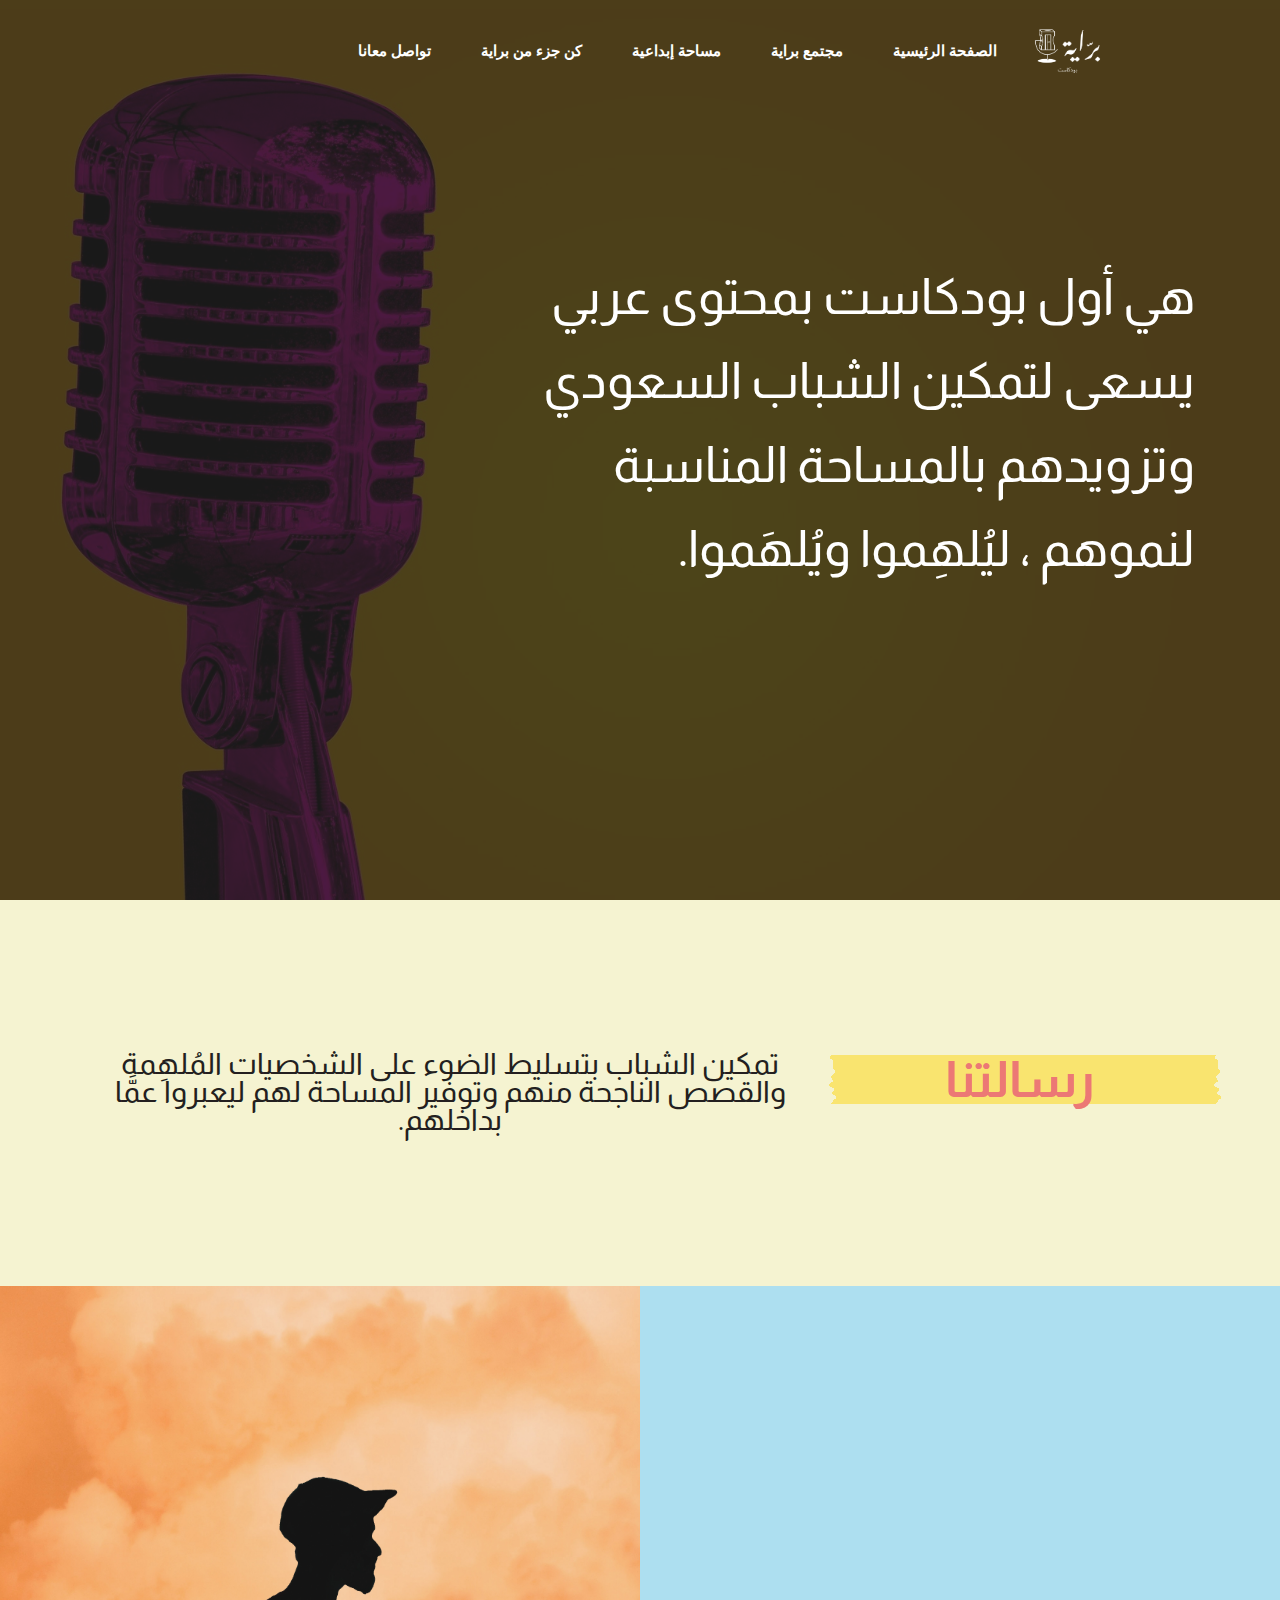
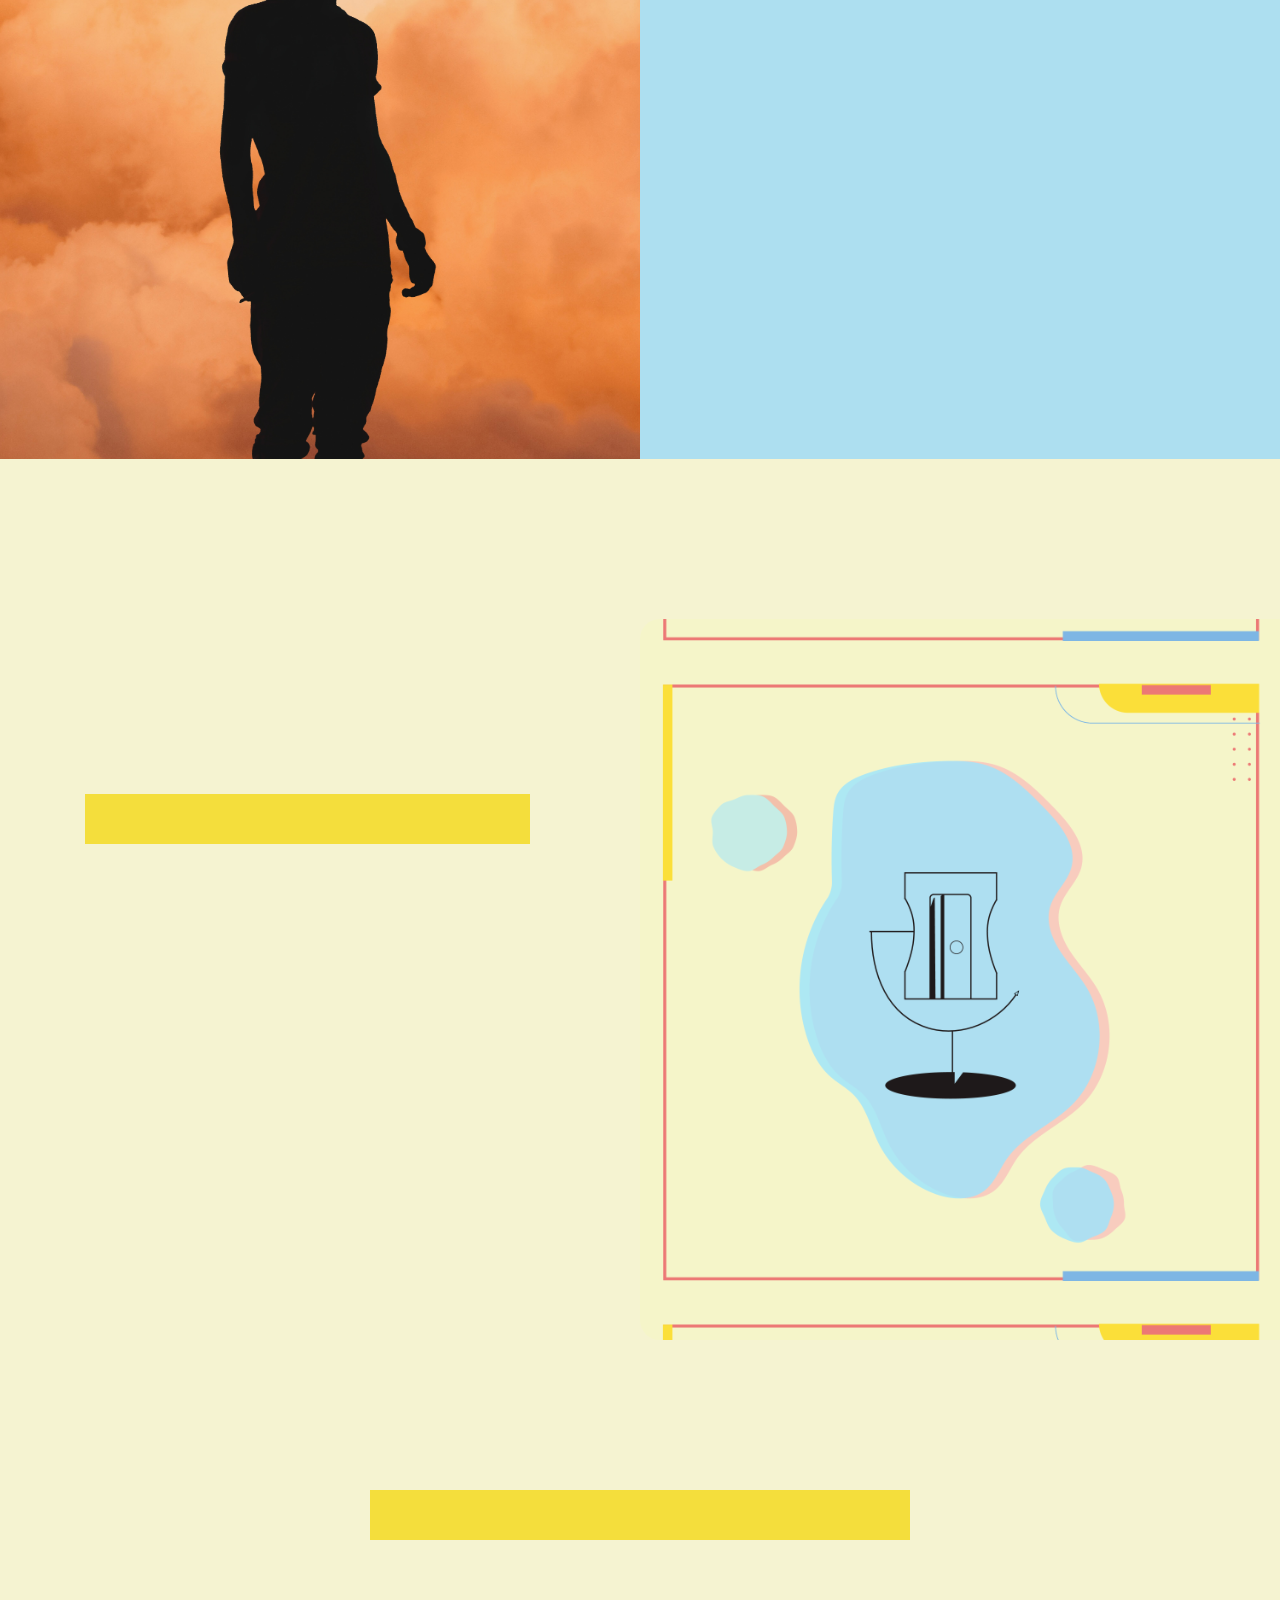
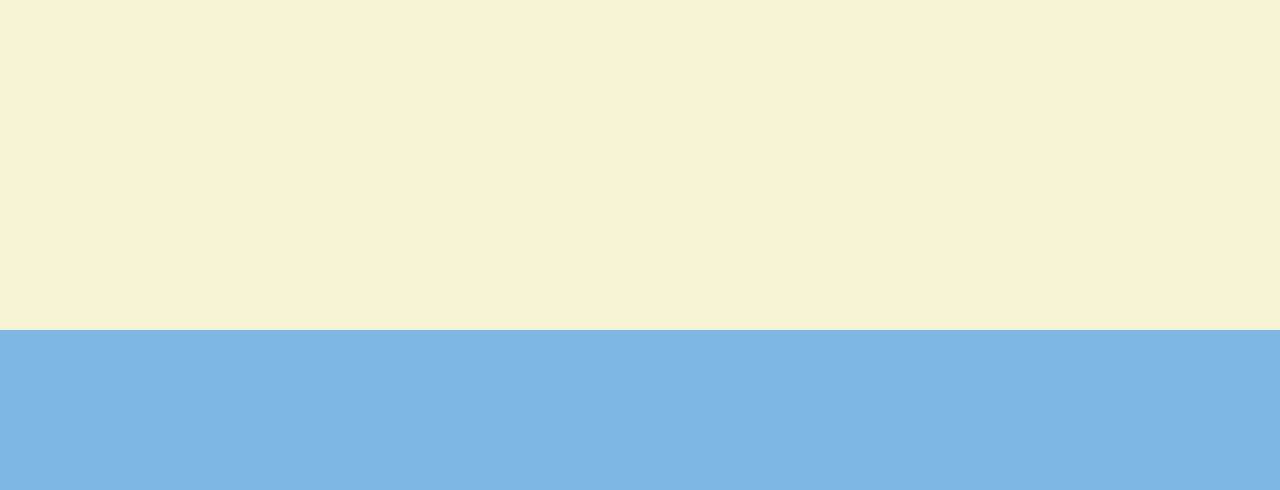
==== index.html @ dfe427be "Add project files" ====
<!doctype html>
<html class="no-js" lang="zxx">

<head>
    <meta charset="utf-8">
    <meta http-equiv="x-ua-compatible" content="ie=edge">
    <title>BarrayaPodcast</title>
    <meta name="description" content="">
    <meta name="viewport" content="width=device-width, initial-scale=1">
    <link rel="icon" href="asset/logo-b.png">

    <!-- <link rel="manifest" href="site.webmanifest"> -->
    <!-- Place favicon.ico in the root directory -->

    <!-- CSS here -->
    <link rel="stylesheet" href="css/bootstrap.min.css">
    <link rel="stylesheet" href="css/owl.carousel.min.css">
    <link rel="stylesheet" href="css/magnific-popup.css">
    <link rel="stylesheet" href="css/font-awesome.min.css">
    <link rel="stylesheet" href="css/themify-icons.css">
    <link rel="stylesheet" href="css/nice-select.css">
    <link rel="stylesheet" href="css/flaticon.css">
    <link rel="stylesheet" href="css/gijgo.css">
    <link rel="stylesheet" href="css/animate.min.css">
    <link rel="stylesheet" href="css/slick.css">
    <link rel="stylesheet" href="css/slicknav.css">
    <link rel="stylesheet" href="css/style.css">
    <link href="https://fonts.googleapis.com/css2?family=Almarai:wght@400;700;800&display=swap" rel="stylesheet">
    <!-- <link rel="stylesheet" href="css/responsive.css"> -->
 
</head>

<body dir="rtl">
    <!--[if lte IE 9]>
            <p class="browserupgrade">You are using an <strong>outdated</strong> browser. Please <a href="https://browsehappy.com/">upgrade your browser</a> to improve your experience and security.</p>
        <![endif]-->

    <!-- header-start -->
    <header>
        <div class="header-area ">
            <div id="sticky-header" class="main-header-area">
                <div class="container-fluid p-0">
                    <div class="row align-items-center no-gutters">
                        <div class="col-xl-2 col-lg-2">
                            <div class="logo-img">
                                <a href="index.html">
                                    <img src="asset/logo-w.png" alt="Barraya logo" width="50%">
                                </a>
                            </div>
                        </div>
                        <div class="col-xl-8 col-lg-8">
                            <div class="main-menu  d-none d-lg-block text-center">
                                <nav>
                                    <ul id="navigation">
                                        <li><a class="active" href="index.html">الصفحة الرئيسية</a></li>
                                        <li><a href="#">مجتمع براية</a></li>
                                        <li><a href="#">مساحة إبداعية</a></li>
                                        <li><a href="#">كن جزء من براية</a></li>
                                        <li><a href="#">تواصل معانا</a></li>

                                    </ul>
                                </nav>
                            </div>
                        </div>
                    
                        <div class="col-12">
                            <div class="mobile_menu d-block d-lg-none"></div>
                        </div>
                    </div>
                </div>
            </div>
        </div>
    </header>
    <!-- header-end -->

    <!-- slider_area_start -->
    <div class="slider_area">
        <div class="single_slider  d-flex align-items-center slider_bg_1 overlay">
            <div class="container">
                <div class="row align-items-center justify-content-start">
                    <div class="col-lg-10 col-md-10">
                        <div class="slider_text">
                            <h3 class="wow fadeInLeft" data-wow-duration="1s" data-wow-delay=".1s">
                                هي أول بودكاست بمحتوى عربي <br> يسعى لتمكين الشباب السعودي
                                <br> وتزويدهم بالمساحة المناسبة <br> لنموهم ،
                                                                ليُلهِموا ويُلهَموا.
                            </h3>
                             </div>
                    </div>
                </div>
            </div>
        </div>
    </div>
    <!-- slider_area_end -->


    <div class="our_mission_area" style="text-align: center;">
        <div class="container">
            <div class="row">
                <div class="col-lg-4" >
                    <div class="mission_text">
                        <h4 class="highlight">
                            <span> رسالتنا</span></h4> 
                          
                    </div>
                </div>
                <div class="col-lg-8">
                    <div class="mision_info">
                        <div class="single_mission">
                            <p>تمكين الشباب بتسليط الضوء على الشخصيات المُلهِمة والقصص الناجحة منهم وتوفير المساحة لهم ليعبروا عمَّا بداخلهم.</p>
                        </div>
                    </div>
                </div>
            </div>
        </div>
    </div>
    <!-- Our Mession end -->
    <svg xmlns="//www.w3.org/2000/svg" version="1.1" class="svg-filters" style="display:none;">
        <defs>
          <filter id="marker-shape">
            <feTurbulence type="fractalNoise" baseFrequency="0 0.15" numOctaves="1" result="warp" />
            <feDisplacementMap xChannelSelector="R" yChannelSelector="G" scale="30" in="SourceGraphic" in2="warp" />
          </filter>
        </defs>
      </svg>






    <div class="about_area" style="direction: ltr;">
        <div class="container">
            <div class="row justify-content-end">
                <div class="col-lg-5 offset-lg-1">
                    <div class="about_info">
                        <div class="section_title white_text">
                            <h3 class="wow fadeInUp" data-wow-duration="1s" data-wow-delay=".4s" style="margin-bottom: 10%;">رؤيتنا</h3>
                            <p class="mid_text wow fadeInUp" data-wow-duration="1s" data-wow-delay=".5s" style="font-size:30px;"> بناء مجتمع مترابط من الأفراد القادرين على الاستمرار في مسيرتهم الحياتية والعلمية</p>
                            <p class="last_text wow fadeInUp" data-wow-duration="1s" data-wow-delay=".6s" style="font-size:30px;"> بكل همة وعزيمة  ليصلوا إلى أوج المجد.</p>
                        </div>
                    </div>
                </div>
            </div>
        </div>
    </div>


   

    <div class="how_we_work_area extra_margin" style="direction: ltr">
        <div class="container">
            <div class="row">
                <div class="col-lg-5">
                    <div class="work_info">
                        <div class="section_title underline_text">
                            <h3 class="wow fadeInLeft" data-wow-duration="1s" data-wow-delay=".3s" style="text-shadow: 5px 7px #edc64c;"> لماذا براية ؟ </h3>
                            <p class="mid_text wow fadeInLeft" data-wow-duration="1s" data-wow-delay=".4s" style="margin-bottom:0; margin-top:10%;">لأننا نسعى لبري همم الشباب وصقل مواهبهم كي نظهر حدة إبداعهم</p>
                            <p class="last_p wow fadeInRight" data-wow-duration="1s" data-wow-delay=".5s" style="margin: 0"> فيصبحوا قادرين على أن يخطوا طريقهم وذهنهم صافي وخالي من فتات وشوائب الأفكار المعيقة للإنجاز.</p>
                        </div>
                    </div>
                </div>
            </div>
        </div>
    </div>

    <div class="service_area">
        <div class="container">
            <div class="row justify-content-center">
                <div class="col-lg-6"> 
                    <div class="section_title text-center mb-70 underline_text">
                        <span class="wow fadeInUp" data-wow-duration="1s" data-wow-delay=".1s" style="visibility: visible; animation-duration: 1s; animation-delay: 0.1s;"> ما هو مجتمع براية ؟</span>
                        <h3 class="wow fadeInUp" data-wow-duration="1.2s" data-wow-delay=".2s" style="visibility: visible;animation-duration: 1.2s;animation-delay: 0.2s;font-size: 40px !important; font-weight: 300;"> 
                            هو مجتمع متكامل من الشباب
                            <span id="text-shadow"> المُلهِمين والمُلهَمين. </span>
                        </h3>
                    </div>
                </div>
            </div>
            
        </div>
    </div>



    <!-- footer start -->
    <footer class="footer">
        <div class="footer_top">
            <div class="container">
                <div class="row align-items-center">
                    <div class="col-lg-2 col-md-3">
                        <div class="footer_logo wow fadeInRight" data-wow-duration="1s" data-wow-delay=".3s">
                            <a href="index.html">
                                <img src="asset/logo-w.png" alt="Barraya logo" width="100%">
                            </a>
                        </div>
                    </div>
                    <div class="col-xl-7 col-lg-7 col-md-9">
                        <div class="menu_links">
                            <!-- <ul>
                                <li><a class="wow fadeInDown" data-wow-duration="1s" data-wow-delay=".2s" href="#">About</a class="wow fadeInUp" data-wow-duration="1s" data-wow-delay=".3s"></li>
                                <li><a class="wow fadeInDown" data-wow-duration="1s" data-wow-delay=".4s" href="#">Services</a></li>
                                <li><a class="wow fadeInDown" data-wow-duration="1s" data-wow-delay=".6s" href="#">Portfolio</a></li>
                                <li><a class="wow fadeInDown" data-wow-duration="1s" data-wow-delay=".8s" href="#">Pages</a></li>
                                <li><a class="wow fadeInDown" data-wow-duration="1s" data-wow-delay="1s" href="#">Blog</a></li>
                                <li><a class="wow fadeInDown" data-wow-duration="1s" data-wow-delay="1.1s" href="#">Contact</a></li>
                            </ul> -->
                            <h3 class="wow fadeInDown" data-wow-duration="1s" data-wow-delay=".2s" style="color:white; text-align: center; font-size: 20px;">
                                هي أول بودكاست بمحتوى عربي يسعى لتمكين الشباب السعودي وتزويدهم بالمساحة المناسبة لنموهم ،
ليُلهِموا ويُلهَموا.
                            </h3>
                        </div>
                    </div>
                    <div class="col-lg-3 col-md-12">
                        <div class="socail_links">
                            <ul>
                                <li><a class="wow fadeInUp" data-wow-duration="1s" data-wow-delay=".3s" href="#"> <i class="fa fa-linkedin"></i> </a></li>
                                <li><a class="wow fadeInUp" data-wow-duration="1s" data-wow-delay=".4s" href="#"> <i class="fa fa-twitter"></i> </a></li>
                                <li><a class="wow fadeInUp" data-wow-duration="1s" data-wow-delay=".5s" href="#"> <i class="fa fa-instagram"></i> </a></li>
                                <!-- <li><a class="wow fadeInUp" data-wow-duration="1s" data-wow-delay=".6s" href="#"> <i class="fa fa-google-plus"></i> </a></li> -->
                            </ul>
                        </div>
                    </div>
                </div>
            </div>
        </div>
    </footer>
    <!--/ footer end  -->

    <!-- JS here -->
    <script src="js/vendor/modernizr-3.5.0.min.js"></script>
    <script src="js/vendor/jquery-1.12.4.min.js"></script>
    <script src="js/popper.min.js"></script>
    <script src="js/bootstrap.min.js"></script>
    <script src="js/owl.carousel.min.js"></script>
    <script src="js/isotope.pkgd.min.js"></script>
    <script src="js/ajax-form.js"></script>
    <script src="js/waypoints.min.js"></script>
    <script src="js/jquery.counterup.min.js"></script>
    <script src="js/imagesloaded.pkgd.min.js"></script>
    <script src="js/scrollIt.js"></script>
    <script src="js/jquery.scrollUp.min.js"></script>
    <script src="js/wow.min.js"></script>
    <script src="js/nice-select.min.js"></script>
    <script src="js/jquery.slicknav.min.js"></script>
    <script src="js/jquery.magnific-popup.min.js"></script>
    <script src="js/plugins.js"></script>
    <script src="js/gijgo.min.js"></script>

    <!--contact js-->
    <script src="js/contact.js"></script>
    <script src="js/jquery.ajaxchimp.min.js"></script>
    <script src="js/jquery.form.js"></script>
    <script src="js/jquery.validate.min.js"></script>
    <script src="js/mail-script.js"></script>

    <script src="js/main.js"></script>
</body>

</html>
---- css/themify-icons.css ----
@font-face {
	font-family: 'themify';
	src:url('../fonts/themify.eot?-fvbane');
	src:url('../fonts/themify.eot?#iefix-fvbane') format('embedded-opentype'),
		url('../fonts/themify.woff?-fvbane') format('woff'),
		url('../fonts/themify.ttf?-fvbane') format('truetype'),
		url('../fonts/themify.svg?-fvbane#themify') format('svg');
	font-weight: normal;
	font-style: normal;
}

[class^="ti-"], [class*=" ti-"] {
	font-family: 'themify';
	/* speak: none; */
	font-style: normal;
	font-weight: normal;
	font-variant: normal;
	text-transform: none;
	line-height: 1;

	/* Better Font Rendering =========== */
	-webkit-font-smoothing: antialiased;
	-moz-osx-font-smoothing: grayscale;
}

.ti-wand:before {
	content: "\e600";
}
.ti-volume:before {
	content: "\e601";
}
.ti-user:before {
	content: "\e602";
}
.ti-unlock:before {
	content: "\e603";
}
.ti-unlink:before {
	content: "\e604";
}
.ti-trash:before {
	content: "\e605";
}
.ti-thought:before {
	content: "\e606";
}
.ti-target:before {
	content: "\e607";
}
.ti-tag:before {
	content: "\e608";
}
.ti-tablet:before {
	content: "\e609";
}
.ti-star:before {
	content: "\e60a";
}
.ti-spray:before {
	content: "\e60b";
}
.ti-signal:before {
	content: "\e60c";
}
.ti-shopping-cart:before {
	content: "\e60d";
}
.ti-shopping-cart-full:before {
	content: "\e60e";
}
.ti-settings:before {
	content: "\e60f";
}
.ti-search:before {
	content: "\e610";
}
.ti-zoom-in:before {
	content: "\e611";
}
.ti-zoom-out:before {
	content: "\e612";
}
.ti-cut:before {
	content: "\e613";
}
.ti-ruler:before {
	content: "\e614";
}
.ti-ruler-pencil:before {
	content: "\e615";
}
.ti-ruler-alt:before {
	content: "\e616";
}
.ti-bookmark:before {
	content: "\e617";
}
.ti-bookmark-alt:before {
	content: "\e618";
}
.ti-reload:before {
	content: "\e619";
}
.ti-plus:before {
	content: "\e61a";
}
.ti-pin:before {
	content: "\e61b";
}
.ti-pencil:before {
	content: "\e61c";
}
.ti-pencil-alt:before {
	content: "\e61d";
}
.ti-paint-roller:before {
	content: "\e61e";
}
.ti-paint-bucket:before {
	content: "\e61f";
}
.ti-na:before {
	content: "\e620";
}
.ti-mobile:before {
	content: "\e621";
}
.ti-minus:before {
	content: "\e622";
}
.ti-medall:before {
	content: "\e623";
}
.ti-medall-alt:before {
	content: "\e624";
}
.ti-marker:before {
	content: "\e625";
}
.ti-marker-alt:before {
	content: "\e626";
}
.ti-arrow-up:before {
	content: "\e627";
}
.ti-arrow-right:before {
	content: "\e628";
}
.ti-arrow-left:before {
	content: "\e629";
}
.ti-arrow-down:before {
	content: "\e62a";
}
.ti-lock:before {
	content: "\e62b";
}
.ti-location-arrow:before {
	content: "\e62c";
}
.ti-link:before {
	content: "\e62d";
}
.ti-layout:before {
	content: "\e62e";
}
.ti-layers:before {
	content: "\e62f";
}
.ti-layers-alt:before {
	content: "\e630";
}
.ti-key:before {
	content: "\e631";
}
.ti-import:before {
	content: "\e632";
}
.ti-image:before {
	content: "\e633";
}
.ti-heart:before {
	content: "\e634";
}
.ti-heart-broken:before {
	content: "\e635";
}
.ti-hand-stop:before {
	content: "\e636";
}
.ti-hand-open:before {
	content: "\e637";
}
.ti-hand-drag:before {
	content: "\e638";
}
.ti-folder:before {
	content: "\e639";
}
.ti-flag:before {
	content: "\e63a";
}
.ti-flag-alt:before {
	content: "\e63b";
}
.ti-flag-alt-2:before {
	content: "\e63c";
}
.ti-eye:before {
	content: "\e63d";
}
.ti-export:before {
	content: "\e63e";
}
.ti-exchange-vertical:before {
	content: "\e63f";
}
.ti-desktop:before {
	content: "\e640";
}
.ti-cup:before {
	content: "\e641";
}
.ti-crown:before {
	content: "\e642";
}
.ti-comments:before {
	content: "\e643";
}
.ti-comment:before {
	content: "\e644";
}
.ti-comment-alt:before {
	content: "\e645";
}
.ti-close:before {
	content: "\e646";
}
.ti-clip:before {
	content: "\e647";
}
.ti-angle-up:before {
	content: "\e648";
}
.ti-angle-right:before {
	content: "\e649";
}
.ti-angle-left:before {
	content: "\e64a";
}
.ti-angle-down:before {
	content: "\e64b";
}
.ti-check:before {
	content: "\e64c";
}
.ti-check-box:before {
	content: "\e64d";
}
.ti-camera:before {
	content: "\e64e";
}
.ti-announcement:before {
	content: "\e64f";
}
.ti-brush:before {
	content: "\e650";
}
.ti-briefcase:before {
	content: "\e651";
}
.ti-bolt:before {
	content: "\e652";
}
.ti-bolt-alt:before {
	content: "\e653";
}
.ti-blackboard:before {
	content: "\e654";
}
.ti-bag:before {
	content: "\e655";
}
.ti-move:before {
	content: "\e656";
}
.ti-arrows-vertical:before {
	content: "\e657";
}
.ti-arrows-horizontal:before {
	content: "\e658";
}
.ti-fullscreen:before {
	content: "\e659";
}
.ti-arrow-top-right:before {
	content: "\e65a";
}
.ti-arrow-top-left:before {
	content: "\e65b";
}
.ti-arrow-circle-up:before {
	content: "\e65c";
}
.ti-arrow-circle-right:before {
	content: "\e65d";
}
.ti-arrow-circle-left:before {
	content: "\e65e";
}
.ti-arrow-circle-down:before {
	content: "\e65f";
}
.ti-angle-double-up:before {
	content: "\e660";
}
.ti-angle-double-right:before {
	content: "\e661";
}
.ti-angle-double-left:before {
	content: "\e662";
}
.ti-angle-double-down:before {
	content: "\e663";
}
.ti-zip:before {
	content: "\e664";
}
.ti-world:before {
	content: "\e665";
}
.ti-wheelchair:before {
	content: "\e666";
}
.ti-view-list:before {
	content: "\e667";
}
.ti-view-list-alt:before {
	content: "\e668";
}
.ti-view-grid:before {
	content: "\e669";
}
.ti-uppercase:before {
	content: "\e66a";
}
.ti-upload:before {
	content: "\e66b";
}
.ti-underline:before {
	content: "\e66c";
}
.ti-truck:before {
	content: "\e66d";
}
.ti-timer:before {
	content: "\e66e";
}
.ti-ticket:before {
	content: "\e66f";
}
.ti-thumb-up:before {
	content: "\e670";
}
.ti-thumb-down:before {
	content: "\e671";
}
.ti-text:before {
	content: "\e672";
}
.ti-stats-up:before {
	content: "\e673";
}
.ti-stats-down:before {
	content: "\e674";
}
.ti-split-v:before {
	content: "\e675";
}
.ti-split-h:before {
	content: "\e676";
}
.ti-smallcap:before {
	content: "\e677";
}
.ti-shine:before {
	content: "\e678";
}
.ti-shift-right:before {
	content: "\e679";
}
.ti-shift-left:before {
	content: "\e67a";
}
.ti-shield:before {
	content: "\e67b";
}
.ti-notepad:before {
	content: "\e67c";
}
.ti-server:before {
	content: "\e67d";
}
.ti-quote-right:before {
	content: "\e67e";
}
.ti-quote-left:before {
	content: "\e67f";
}
.ti-pulse:before {
	content: "\e680";
}
.ti-printer:before {
	content: "\e681";
}
.ti-power-off:before {
	content: "\e682";
}
.ti-plug:before {
	content: "\e683";
}
.ti-pie-chart:before {
	content: "\e684";
}
.ti-paragraph:before {
	content: "\e685";
}
.ti-panel:before {
	content: "\e686";
}
.ti-package:before {
	content: "\e687";
}
.ti-music:before {
	content: "\e688";
}
.ti-music-alt:before {
	content: "\e689";
}
.ti-mouse:before {
	content: "\e68a";
}
.ti-mouse-alt:before {
	content: "\e68b";
}
.ti-money:before {
	content: "\e68c";
}
.ti-microphone:before {
	content: "\e68d";
}
.ti-menu:before {
	content: "\e68e";
}
.ti-menu-alt:before {
	content: "\e68f";
}
.ti-map:before {
	content: "\e690";
}
.ti-map-alt:before {
	content: "\e691";
}
.ti-loop:before {
	content: "\e692";
}
.ti-location-pin:before {
	content: "\e693";
}
.ti-list:before {
	content: "\e694";
}
.ti-light-bulb:before {
	content: "\e695";
}
.ti-Italic:before {
	content: "\e696";
}
.ti-info:before {
	content: "\e697";
}
.ti-infinite:before {
	content: "\e698";
}
.ti-id-badge:before {
	content: "\e699";
}
.ti-hummer:before {
	content: "\e69a";
}
.ti-home:before {
	content: "\e69b";
}
.ti-help:before {
	content: "\e69c";
}
.ti-headphone:before {
	content: "\e69d";
}
.ti-harddrives:before {
	content: "\e69e";
}
.ti-harddrive:before {
	content: "\e69f";
}
.ti-gift:before {
	content: "\e6a0";
}
.ti-game:before {
	content: "\e6a1";
}
.ti-filter:before {
	content: "\e6a2";
}
.ti-files:before {
	content: "\e6a3";
}
.ti-file:before {
	content: "\e6a4";
}
.ti-eraser:before {
	content: "\e6a5";
}
.ti-envelope:before {
	content: "\e6a6";
}
.ti-download:before {
	content: "\e6a7";
}
.ti-direction:before {
	content: "\e6a8";
}
.ti-direction-alt:before {
	content: "\e6a9";
}
.ti-dashboard:before {
	content: "\e6aa";
}
.ti-control-stop:before {
	content: "\e6ab";
}
.ti-control-shuffle:before {
	content: "\e6ac";
}
.ti-control-play:before {
	content: "\e6ad";
}
.ti-control-pause:before {
	content: "\e6ae";
}
.ti-control-forward:before {
	content: "\e6af";
}
.ti-control-backward:before {
	content: "\e6b0";
}
.ti-cloud:before {
	content: "\e6b1";
}
.ti-cloud-up:before {
	content: "\e6b2";
}
.ti-cloud-down:before {
	content: "\e6b3";
}
.ti-clipboard:before {
	content: "\e6b4";
}
.ti-car:before {
	content: "\e6b5";
}
.ti-calendar:before {
	content: "\e6b6";
}
.ti-book:before {
	content: "\e6b7";
}
.ti-bell:before {
	content: "\e6b8";
}
.ti-basketball:before {
	content: "\e6b9";
}
.ti-bar-chart:before {
	content: "\e6ba";
}
.ti-bar-chart-alt:before {
	content: "\e6bb";
}
.ti-back-right:before {
	content: "\e6bc";
}
.ti-back-left:before {
	content: "\e6bd";
}
.ti-arrows-corner:before {
	content: "\e6be";
}
.ti-archive:before {
	content: "\e6bf";
}
.ti-anchor:before {
	content: "\e6c0";
}
.ti-align-right:before {
	content: "\e6c1";
}
.ti-align-left:before {
	content: "\e6c2";
}
.ti-align-justify:before {
	content: "\e6c3";
}
.ti-align-center:before {
	content: "\e6c4";
}
.ti-alert:before {
	content: "\e6c5";
}
.ti-alarm-clock:before {
	content: "\e6c6";
}
.ti-agenda:before {
	content: "\e6c7";
}
.ti-write:before {
	content: "\e6c8";
}
.ti-window:before {
	content: "\e6c9";
}
.ti-widgetized:before {
	content: "\e6ca";
}
.ti-widget:before {
	content: "\e6cb";
}
.ti-widget-alt:before {
	content: "\e6cc";
}
.ti-wallet:before {
	content: "\e6cd";
}
.ti-video-clapper:before {
	content: "\e6ce";
}
.ti-video-camera:before {
	content: "\e6cf";
}
.ti-vector:before {
	content: "\e6d0";
}
.ti-themify-logo:before {
	content: "\e6d1";
}
.ti-themify-favicon:before {
	content: "\e6d2";
}
.ti-themify-favicon-alt:before {
	content: "\e6d3";
}
.ti-support:before {
	content: "\e6d4";
}
.ti-stamp:before {
	content: "\e6d5";
}
.ti-split-v-alt:before {
	content: "\e6d6";
}
.ti-slice:before {
	content: "\e6d7";
}
.ti-shortcode:before {
	content: "\e6d8";
}
.ti-shift-right-alt:before {
	content: "\e6d9";
}
.ti-shift-left-alt:before {
	content: "\e6da";
}
.ti-ruler-alt-2:before {
	content: "\e6db";
}
.ti-receipt:before {
	content: "\e6dc";
}
.ti-pin2:before {
	content: "\e6dd";
}
.ti-pin-alt:before {
	content: "\e6de";
}
.ti-pencil-alt2:before {
	content: "\e6df";
}
.ti-palette:before {
	content: "\e6e0";
}
.ti-more:before {
	content: "\e6e1";
}
.ti-more-alt:before {
	content: "\e6e2";
}
.ti-microphone-alt:before {
	content: "\e6e3";
}
.ti-magnet:before {
	content: "\e6e4";
}
.ti-line-double:before {
	content: "\e6e5";
}
.ti-line-dotted:before {
	content: "\e6e6";
}
.ti-line-dashed:before {
	content: "\e6e7";
}
.ti-layout-width-full:before {
	content: "\e6e8";
}
.ti-layout-width-default:before {
	content: "\e6e9";
}
.ti-layout-width-default-alt:before {
	content: "\e6ea";
}
.ti-layout-tab:before {
	content: "\e6eb";
}
.ti-layout-tab-window:before {
	content: "\e6ec";
}
.ti-layout-tab-v:before {
	content: "\e6ed";
}
.ti-layout-tab-min:before {
	content: "\e6ee";
}
.ti-layout-slider:before {
	content: "\e6ef";
}
.ti-layout-slider-alt:before {
	content: "\e6f0";
}
.ti-layout-sidebar-right:before {
	content: "\e6f1";
}
.ti-layout-sidebar-none:before {
	content: "\e6f2";
}
.ti-layout-sidebar-left:before {
	content: "\e6f3";
}
.ti-layout-placeholder:before {
	content: "\e6f4";
}
.ti-layout-menu:before {
	content: "\e6f5";
}
.ti-layout-menu-v:before {
	content: "\e6f6";
}
.ti-layout-menu-separated:before {
	content: "\e6f7";
}
.ti-layout-menu-full:before {
	content: "\e6f8";
}
.ti-layout-media-right-alt:before {
	content: "\e6f9";
}
.ti-layout-media-right:before {
	content: "\e6fa";
}
.ti-layout-media-overlay:before {
	content: "\e6fb";
}
.ti-layout-media-overlay-alt:before {
	content: "\e6fc";
}
.ti-layout-media-overlay-alt-2:before {
	content: "\e6fd";
}
.ti-layout-media-left-alt:before {
	content: "\e6fe";
}
.ti-layout-media-left:before {
	content: "\e6ff";
}
.ti-layout-media-center-alt:before {
	content: "\e700";
}
.ti-layout-media-center:before {
	content: "\e701";
}
.ti-layout-list-thumb:before {
	content: "\e702";
}
.ti-layout-list-thumb-alt:before {
	content: "\e703";
}
.ti-layout-list-post:before {
	content: "\e704";
}
.ti-layout-list-large-image:before {
	content: "\e705";
}
.ti-layout-line-solid:before {
	content: "\e706";
}
.ti-layout-grid4:before {
	content: "\e707";
}
.ti-layout-grid3:before {
	content: "\e708";
}
.ti-layout-grid2:before {
	content: "\e709";
}
.ti-layout-grid2-thumb:before {
	content: "\e70a";
}
.ti-layout-cta-right:before {
	content: "\e70b";
}
.ti-layout-cta-left:before {
	content: "\e70c";
}
.ti-layout-cta-center:before {
	content: "\e70d";
}
.ti-layout-cta-btn-right:before {
	content: "\e70e";
}
.ti-layout-cta-btn-left:before {
	content: "\e70f";
}
.ti-layout-column4:before {
	content: "\e710";
}
.ti-layout-column3:before {
	content: "\e711";
}
.ti-layout-column2:before {
	content: "\e712";
}
.ti-layout-accordion-separated:before {
	content: "\e713";
}
.ti-layout-accordion-merged:before {
	content: "\e714";
}
.ti-layout-accordion-list:before {
	content: "\e715";
}
.ti-ink-pen:before {
	content: "\e716";
}
.ti-info-alt:before {
	content: "\e717";
}
.ti-help-alt:before {
	content: "\e718";
}
.ti-headphone-alt:before {
	content: "\e719";
}
.ti-hand-point-up:before {
	content: "\e71a";
}
.ti-hand-point-right:before {
	content: "\e71b";
}
.ti-hand-point-left:before {
	content: "\e71c";
}
.ti-hand-point-down:before {
	content: "\e71d";
}
.ti-gallery:before {
	content: "\e71e";
}
.ti-face-smile:before {
	content: "\e71f";
}
.ti-face-sad:before {
	content: "\e720";
}
.ti-credit-card:before {
	content: "\e721";
}
.ti-control-skip-forward:before {
	content: "\e722";
}
.ti-control-skip-backward:before {
	content: "\e723";
}
.ti-control-record:before {
	content: "\e724";
}
.ti-control-eject:before {
	content: "\e725";
}
.ti-comments-smiley:before {
	content: "\e726";
}
.ti-brush-alt:before {
	content: "\e727";
}
.ti-youtube:before {
	content: "\e728";
}
.ti-vimeo:before {
	content: "\e729";
}
.ti-twitter:before {
	content: "\e72a";
}
.ti-time:before {
	content: "\e72b";
}
.ti-tumblr:before {
	content: "\e72c";
}
.ti-skype:before {
	content: "\e72d";
}
.ti-share:before {
	content: "\e72e";
}
.ti-share-alt:before {
	content: "\e72f";
}
.ti-rocket:before {
	content: "\e730";
}
.ti-pinterest:before {
	content: "\e731";
}
.ti-new-window:before {
	content: "\e732";
}
.ti-microsoft:before {
	content: "\e733";
}
.ti-list-ol:before {
	content: "\e734";
}
.ti-linkedin:before {
	content: "\e735";
}
.ti-layout-sidebar-2:before {
	content: "\e736";
}
.ti-layout-grid4-alt:before {
	content: "\e737";
}
.ti-layout-grid3-alt:before {
	content: "\e738";
}
.ti-layout-grid2-alt:before {
	content: "\e739";
}
.ti-layout-column4-alt:before {
	content: "\e73a";
}
.ti-layout-column3-alt:before {
	content: "\e73b";
}
.ti-layout-column2-alt:before {
	content: "\e73c";
}
.ti-instagram:before {
	content: "\e73d";
}
.ti-google:before {
	content: "\e73e";
}
.ti-github:before {
	content: "\e73f";
}
.ti-flickr:before {
	content: "\e740";
}
.ti-facebook:before {
	content: "\e741";
}
.ti-dropbox:before {
	content: "\e742";
}
.ti-dribbble:before {
	content: "\e743";
}
.ti-apple:before {
	content: "\e744";
}
.ti-android:before {
	content: "\e745";
}
.ti-save:before {
	content: "\e746";
}
.ti-save-alt:before {
	content: "\e747";
}
.ti-yahoo:before {
	content: "\e748";
}
.ti-wordpress:before {
	content: "\e749";
}
.ti-vimeo-alt:before {
	content: "\e74a";
}
.ti-twitter-alt:before {
	content: "\e74b";
}
.ti-tumblr-alt:before {
	content: "\e74c";
}
.ti-trello:before {
	content: "\e74d";
}
.ti-stack-overflow:before {
	content: "\e74e";
}
.ti-soundcloud:before {
	content: "\e74f";
}
.ti-sharethis:before {
	content: "\e750";
}
.ti-sharethis-alt:before {
	content: "\e751";
}
.ti-reddit:before {
	content: "\e752";
}
.ti-pinterest-alt:before {
	content: "\e753";
}
.ti-microsoft-alt:before {
	content: "\e754";
}
.ti-linux:before {
	content: "\e755";
}
.ti-jsfiddle:before {
	content: "\e756";
}
.ti-joomla:before {
	content: "\e757";
}
.ti-html5:before {
	content: "\e758";
}
.ti-flickr-alt:before {
	content: "\e759";
}
.ti-email:before {
	content: "\e75a";
}
.ti-drupal:before {
	content: "\e75b";
}
.ti-dropbox-alt:before {
	content: "\e75c";
}
.ti-css3:before {
	content: "\e75d";
}
.ti-rss:before {
	content: "\e75e";
}
.ti-rss-alt:before {
	content: "\e75f";
}
---- css/nice-select.css ----
.nice-select {
  -webkit-tap-highlight-color: transparent;
  background-color: #fff;
  border-radius: 5px;
  border: solid 1px #e8e8e8;
  box-sizing: border-box;
  clear: both;
  cursor: pointer;
  display: block;
  float: left;
  font-family: inherit;
  font-size: 14px;
  font-weight: normal;
  height: 42px;
  line-height: 40px;
  outline: none;
  padding-left: 18px;
  padding-right: 30px;
  position: relative;
  text-align: left !important;
  -webkit-transition: all 0.2s ease-in-out;
  transition: all 0.2s ease-in-out;
  -webkit-user-select: none;
     -moz-user-select: none;
      -ms-user-select: none;
          user-select: none;
  white-space: nowrap;
  width: auto; }
  .nice-select:hover {
    border-color: #dbdbdb; }
  .nice-select:active, .nice-select.open, .nice-select:focus {
    border-color: #999; }


  .nice-select.disabled {
    border-color: #ededed;
    color: #999;
    pointer-events: none; }
    .nice-select.disabled:after {
      border-color: #cccccc; }
  .nice-select.wide {
    width: 100%; }
    .nice-select.wide .list {
      left: 0 !important;
      right: 0 !important; }
  .nice-select.right {
    float: right; }
    .nice-select.right .list {
      left: auto;
      right: 0; }
  .nice-select.small {
    font-size: 12px;
    height: 36px;
    line-height: 34px; }
    .nice-select.small:after {
      height: 4px;
      width: 4px; }
    .nice-select.small .option {
      line-height: 34px;
      min-height: 34px; }
  .nice-select .list {
    background-color: #fff;
    border-radius: 5px;
    box-shadow: 0 0 0 1px rgba(68, 68, 68, 0.11);
    box-sizing: border-box;
    margin-top: 4px;
    opacity: 0;
    overflow: hidden;
    padding: 0;
    pointer-events: none;
    position: absolute;
    top: 100%;
    left: 0;
    -webkit-transform-origin: 50% 0;
        -ms-transform-origin: 50% 0;
            transform-origin: 50% 0;
    -webkit-transform: scale(0.75) translateY(-21px);
        -ms-transform: scale(0.75) translateY(-21px);
            transform: scale(0.75) translateY(-21px);
    -webkit-transition: all 0.2s cubic-bezier(0.5, 0, 0, 1.25), opacity 0.15s ease-out;
    transition: all 0.2s cubic-bezier(0.5, 0, 0, 1.25), opacity 0.15s ease-out;
    z-index: 9; }
    .nice-select .list:hover .option:not(:hover) {
      background-color: transparent !important; }
  .nice-select .option {
    cursor: pointer;
    font-weight: 400;
    line-height: 40px;
    list-style: none;
    min-height: 40px;
    outline: none;
    padding-left: 18px;
    padding-right: 29px;
    text-align: left;
    -webkit-transition: all 0.2s;
    transition: all 0.2s; }
    .nice-select .option:hover, .nice-select .option.focus, .nice-select .option.selected.focus {
      background-color: #f6f6f6; }
    .nice-select .option.selected {
      font-weight: bold; }
    .nice-select .option.disabled {
      background-color: transparent;
      color: #999;
      cursor: default; }

.no-csspointerevents .nice-select .list {
  display: none; }

.no-csspointerevents .nice-select.open .list {
  display: block; }





  /* ,,,,,,,,,,,,,,,, */


  .nice-select:after {
    content: "\e64b";
    display: block;
    height: 5px;
    margin-top: -5px;
    pointer-events: none;
    position: absolute;
    right: 30px;
    top: 8px;
    transition: all 0.15s ease-in-out;
    width: 5px;
    font-family: 'themify';
    color: #ddd; }

    .nice-select.open:after {
 }
    .nice-select.open .list {
      opacity: 1;
      pointer-events: auto;
      -webkit-transform: scale(1) translateY(0);
          -ms-transform: scale(1) translateY(0);
              transform: scale(1) translateY(0); }
---- css/flaticon.css ----
/*
  	Flaticon icon font: Flaticon
  	Creation date: 07/09/2019 08:07
  	*/

	  @font-face {
		font-family: "Flaticon";
		src: url("../fonts/Flaticon.eot");
		src: url("../fonts/Flaticon.eot");
		src: url("../fonts/Flaticon.eot?#iefix") format("embedded-opentype"),
			 url("../fonts/Flaticon.woff2") format("woff2"),
			 url("../fonts/Flaticon.woff") format("woff"),
			 url("../fonts/Flaticon.ttf") format("truetype"),
			 url("../fonts/Flaticon.svg#Flaticon") format("svg");
		font-weight: normal;
		font-style: normal;
	  }
	  
	  @media screen and (-webkit-min-device-pixel-ratio:0) {
		@font-face {
		  font-family: "Flaticon";
		  src: url("./Flaticon.svg#Flaticon") format("svg");
		}
	  }
	  
	  [class^="flaticon-"]:before, [class*=" flaticon-"]:before,
	  [class^="flaticon-"]:after, [class*=" flaticon-"]:after {   
		font-family: Flaticon;
			  font-size: 20px;
	  font-style: normal;
	  margin-left: 20px;
	  }
	  
	.flaticon-legal-paper:before {
		content: "\e001";
	}
	.flaticon-case:before {
		content: "\e002";
	}
	.flaticon-survey:before {
		content: "\e003";
	}
	.flaticon-bar-chart:before {
		content: "\e004";
	}
	.flaticon-controls:before {
		content: "\e005";
	}
	.flaticon-puzzle:before {
		content: "\e006";
	}
	.flaticon-right:before {
		content: "\e007";
	}
---- css/gijgo.css ----
.gj-button {
    background-color: #f5f5f5;
    border: 1px solid #ddd;
    color: #000;
    border-radius: 3px;
    padding: 6px 10px;
    cursor: pointer;
}

.gj-unselectable {
    -webkit-touch-callout: none;
    -webkit-user-select: none;
    -khtml-user-select: none;
    -moz-user-select: none;
    -ms-user-select: none;
    user-select: none;
}

.gj-row {
    display: -webkit-box;
    display: -ms-flexbox;
    display: flex;
    -ms-flex-wrap: wrap;
    flex-wrap: wrap;
}

.gj-margin-left-5 {
    margin-left: 5px;
}

.gj-margin-left-10 {
    margin-left: 10px;
}

.gj-width-full {
    width: 100%;
}

.gj-cursor-pointer {
    cursor: pointer;
}

.gj-text-align-center {
    text-align: center;
}

.gj-font-size-16 {
    font-size: 16px;
}

.gj-hidden {
    display: none;
}

/** Material Design */
.gj-button-md {
    background: 0 0;
    border: none;
    border-radius: 2px;
    color: rgba(0, 0, 0, 0.87);
    position: relative;
    height: 36px;
    margin: 0;
    min-width: 64px;
    padding: 0 16px;
    display: inline-block;
    font-family: "Roboto","Helvetica","Arial",sans-serif;
    font-size: 1rem;
    font-weight: 500;
    text-transform: uppercase;
    letter-spacing: 0;
    overflow: hidden;
    will-change: box-shadow;
    transition: box-shadow .2s cubic-bezier(.4,0,1,1),background-color .2s cubic-bezier(.4,0,.2,1),color .2s cubic-bezier(.4,0,.2,1);
    outline: none;
    cursor: pointer;
    text-decoration: none;
    text-align: center;
    line-height: 36px;
    vertical-align: middle;
    overflow: hidden;
    -webkit-user-select: none;
    -moz-user-select: none;
    -ms-user-select: none;
    user-select: none;
}

.gj-button-md:hover {
    background-color: rgba(158,158,158,.2);
}

.gj-button-md:disabled {
    color: rgba(0,0,0,.26);
    background: 0 0;
}

.gj-button-md .material-icons,
.gj-button-md .gj-icon {
    vertical-align: middle;
    /*font-size: 1.3rem;
    margin-right: 4px;*/
}

.gj-button-md.gj-button-md-icon {
    width: 24px;
    height: 31px;
    min-width: 24px;
    padding: 0px;
    display: table;
}

.gj-button-md.gj-button-md-icon .material-icons,
.gj-button-md.gj-button-md-icon .gj-icon {
    display: table-cell;
    margin-right: 0px;
    width: 24px;
    height: 24px;
}

.gj-button-md.active {
    background-color: rgba(158,158,158,.4);
}

.gj-button-md-group {
    position: relative;
    display: inline-block;
    vertical-align: middle;
}

.gj-textbox-md {
    border: none;
    border-bottom: 1px solid rgba(0,0,0,.42);
    display: block;
    font-family: "Helvetica","Arial",sans-serif;
    font-size: 16px;
    line-height: 16px;
    padding: 4px 0px;
    margin: 0;
    width: 100%;
    background: 0 0;
    text-align: left;
    color: rgba(0,0,0,.87);
}

.gj-textbox-md:focus,
.gj-textbox-md:active {
    border-bottom: 2px solid rgba(0,0,0,.42);
    outline: none;
}

.gj-textbox-md::placeholder {
    color: #8e8e8e;
}

.gj-textbox-md:-ms-input-placeholder {
    color: #8e8e8e;
}

.gj-textbox-md::-ms-input-placeholder {
    color: #8e8e8e;
}

.gj-md-spacer-24 {
    min-width: 24px;
    width: 24px;
    display: inline-block;
}

.gj-md-spacer-32 {
    min-width: 32px;
    width: 32px;
    display: inline-block;
}

.gj-modal {
    position: fixed;
    top: 0;
    right: 0;
    bottom: 0;
    left: 0;
    z-index: 1203;
    display: none;
    overflow: hidden;
    -webkit-overflow-scrolling: touch;
    outline: 0;
    background-color: rgba(0, 0, 0, 0.54118);
    transition: 200ms ease opacity;
    will-change: opacity;
}

/* List */
ul.gj-list li [data-role="wrapper"] {
    display: table;
    width: 100%;
}

ul.gj-list li [data-role="checkbox"] {
    display: table-cell;
    vertical-align:middle;
    text-align:center;
}

ul.gj-list li [data-role="image"] {
    display: table-cell;
    vertical-align:middle;
    text-align:center;
}

ul.gj-list li [data-role="display"] {
    display: table-cell;
    vertical-align:middle;
    cursor: pointer;
}

ul.gj-list li [data-role="display"]:empty:before {
  content: "\200b"; /* unicode zero width space character */
}

/* List - Bootstrap */
ul.gj-list-bootstrap {
    padding-left: 0px;
    margin-bottom: 0px;
}

ul.gj-list-bootstrap li {
    padding: 0px;
}

ul.gj-list-bootstrap li [data-role="wrapper"] {
    padding: 0px 10px;
}

ul.gj-list-bootstrap li [data-role="checkbox"] {
    width: 24px;
    padding: 3px;
}

ul.gj-list-bootstrap li [data-role="image"] {
    width: 24px;
    height: 24px;
}

ul.gj-list-bootstrap li [data-role="display"] {
    padding: 8px 0px 8px 4px;
}

.list-group-item.active ul li, .list-group-item.active:focus ul li, .list-group-item.active:hover ul li {
    text-shadow: none;
    color:initial;
}

/* List - Material Design */
ul.gj-list-md {
    padding: 0px;
    list-style: none;
    list-style-type: none;
    line-height: 24px;
    letter-spacing: 0;
    color: #616161; /* Gray 700 */
}

ul.gj-list-md li {
    display: list-item;
    list-style-type: none;
    padding: 0px;
    min-height: unset;
    box-sizing: border-box;
    align-items: center;
    cursor: default;
    overflow: hidden;

    font-family: "Roboto","Helvetica","Arial",sans-serif;
    font-size: 16px;
    font-weight: 400;
    letter-spacing: .04em;
    line-height: 1;
    
    -webkit-flex-direction: row;
    -ms-flex-direction: row;
    flex-direction: row;
    -webkit-flex-wrap: nowrap;
    -ms-flex-wrap: nowrap;
    flex-wrap: nowrap;
}

ul.gj-list-md li [data-role="checkbox"] {
    height: 24px;
    width: 24px;
}

ul.gj-list-md li [data-role="image"] {
    height: 24px;
    width: 24px;
}

ul.gj-list-md li [data-role="display"] {
    padding: 8px 0px 8px 5px;
    order: 0;
    flex-grow: 2;
    text-decoration: none;
    box-sizing: border-box;
    align-items: center;
    text-align: left;
    color: rgba(0,0,0,.87);
}

ul.gj-list-md li.disabled>[data-role="wrapper"]>[data-role="display"] {
    color: #9E9E9E; /* Gray 500 */
}

.gj-list-md-active {
    background: #e0e0e0;
    color: #3f51b5;
}


/* Picker */
.gj-picker {
    position: absolute;
    z-index: 1203;
    background-color: #fff;
}

.gj-picker .selected {
    color: #fff;
}

/* Material Design */
.gj-picker-md {
    font-family: "Roboto","Helvetica","Arial",sans-serif;
    font-size: 16px;
    font-weight: 400;
    letter-spacing: .04em;
    line-height: 1;
    color: rgba(0,0,0,.87);
    border: 1px solid #E0E0E0;
}

.gj-modal .gj-picker-md {
    border: 0px;
}

.gj-picker-md [role="header"] {
    color: rgba(255, 255, 255, 0.54);
    display: flex;
    background: #2196f3;
    align-items: baseline;
    user-select: none;
    justify-content: center;
}

.gj-picker-md [role="footer"] {
    float: right;
    padding: 10px;
}

.gj-picker-md [role="footer"] button.gj-button-md {
    color: #2196f3;
    font-weight: bold;
    font-size: 13px;
}

/* Bootstrap */
.gj-picker-bootstrap {
    border-radius: 4px;
    border: 1px solid #E0E0E0;
}

.gj-picker-bootstrap .selected {
    color: #888;
}

.gj-picker-bootstrap [role="header"] {
    background: #eee;
    color: #AAA;
}
@font-face {
    font-family: 'gijgo-material';
    src: url('../fonts/gijgo-material.eot?235541');
    src: url('../fonts/gijgo-material.eot?235541#iefix') format('embedded-opentype'), url('../fonts/gijgo-material.ttf?235541') format('truetype'), url('../fonts/gijgo-material.woff?235541') format('woff'), url('../fonts/gijgo-material.svg?235541#gijgo-material') format('svg');
    font-weight: normal;
    font-style: normal;
}

.gj-icon {
    /* use !important to prevent issues with browser extensions that change fonts */
    font-family: 'gijgo-material' !important;
    font-size: 24px;
    speak: none;
    font-style: normal;
    font-weight: normal;
    font-variant: normal;
    text-transform: none;
    line-height: 1;
    /* Enable Ligatures ================ */
    letter-spacing: 0;
    -webkit-font-feature-settings: "liga";
    -moz-font-feature-settings: "liga=1";
    -moz-font-feature-settings: "liga";
    -ms-font-feature-settings: "liga" 1;
    font-feature-settings: "liga";
    -webkit-font-variant-ligatures: discretionary-ligatures;
    font-variant-ligatures: discretionary-ligatures;
    /* Better Font Rendering =========== */
    -webkit-font-smoothing: antialiased;
    -moz-osx-font-smoothing: grayscale;
}

.gj-icon.undo:before {
    content: "\e900";
}

.gj-icon.vertical-align-top:before {
    content: "\e901";
}

.gj-icon.vertical-align-center:before {
    content: "\e902";
}

.gj-icon.vertical-align-bottom:before {
    content: "\e903";
}

.gj-icon.arrow-dropup:before {
    content: "\e904";
}

.gj-icon.clock:before {
    content: "\e905";
}

.gj-icon.refresh:before {
    content: "\e906";
}

.gj-icon.last-page:before {
    content: "\e907";
}

.gj-icon.first-page:before {
    content: "\e908";
}

.gj-icon.cancel:before {
    content: "\e909";
}

.gj-icon.clear:before {
    content: "\e90a";
}

.gj-icon.check-circle:before {
    content: "\e90b";
}

.gj-icon.delete:before {
    content: "\e90c";
}

.gj-icon.arrow-upward:before {
    content: "\e90d";
}

.gj-icon.arrow-forward:before {
    content: "\e90e";
}

.gj-icon.arrow-downward:before {
    content: "\e90f";
}

.gj-icon.arrow-back:before {
    content: "\e910";
}

.gj-icon.list-numbered:before {
    content: "\e911";
}

.gj-icon.list-bulleted:before {
    content: "\e912";
}

.gj-icon.indent-increase:before {
    content: "\e913";
}

.gj-icon.indent-decrease:before {
    content: "\e914";
}

.gj-icon.redo:before {
    content: "\e915";
}

.gj-icon.align-right:before {
    content: "\e916";
}

.gj-icon.align-left:before {
    content: "\e917";
}

.gj-icon.align-justify:before {
    content: "\e918";
}

.gj-icon.align-center:before {
    content: "\e919";
}

.gj-icon.strikethrough:before {
    content: "\e91a";
}

.gj-icon.italic:before {
    content: "\e91b";
}

.gj-icon.underlined:before {
    content: "\e91c";
}

.gj-icon.bold:before {
    content: "\e91d";
}

.gj-icon.arrow-dropdown:before {
    content: "\e91e";
}

.gj-icon.done:before {
    content: "\e91f";
}

.gj-icon.pencil:before {
    content: "\e920";
}

.gj-icon.minus:before {
    content: "\e921";
}

.gj-icon.plus:before {
    content: "\e922";
}

.gj-icon.chevron-up:before {
    content: "\e923";
}

.gj-icon.chevron-right:before {
    content: "\e924";
}

.gj-icon.chevron-down:before {
    content: "\e925";
}

.gj-icon.chevron-left:before {
    content: "\e926";
}

.gj-icon.event:before {
    content: "\e927";
}
.gj-draggable {
    cursor: move;
}
.gj-resizable-handle {
    position: absolute;
    font-size: 0.1px;
    display: block;
    -ms-touch-action: none;
    touch-action: none;
    z-index: 1203;
}

.gj-resizable-n {
    cursor: n-resize;
    height: 7px;
    width: 100%;
    top: -5px;
    left: 0;
}
.gj-resizable-e {
    cursor: e-resize;
    width: 7px;
    right: -5px;
    top: 0;
    height: 100%;
}
.gj-resizable-s {
    cursor: s-resize;
    height: 7px;
    width: 100%;
    bottom: -5px;
    left: 0;
}
.gj-resizable-w {
	cursor: w-resize;
	width: 7px;
	left: -5px;
	top: 0;
	height: 100%;
}
.gj-resizable-se {
	cursor: se-resize;
	width: 12px;
	height: 12px;
	right: 1px;
	bottom: 1px;
}
.gj-resizable-sw {
	cursor: sw-resize;
	width: 9px;
	height: 9px;
	left: -5px;
	bottom: -5px;
}
.gj-resizable-nw {
	cursor: nw-resize;
	width: 9px;
	height: 9px;
	left: -5px;
	top: -5px;
}
.gj-resizable-ne {
	cursor: ne-resize;
	width: 9px;
	height: 9px;
	right: -5px;
	top: -5px;
}

.gj-dialog-footer {
    position: absolute;
    bottom: 0px;
    width: 100%;
    margin-top: 0px;
}

.gj-dialog-scrollable [data-role="body"] {
    overflow-x: hidden;
    overflow-y: scroll;
}

/** Bootstrap 3 **/
.gj-dialog-bootstrap {
    overflow: hidden;
    z-index: 1202;
}

.gj-dialog-bootstrap [data-role="title"] {
    display: inline;
}
.gj-dialog-bootstrap [data-role="close"] {
    line-height: 1.42857143;
}

/** Bootstrap 4 **/
.gj-dialog-bootstrap4 {
    overflow: hidden;
    z-index: 1202;
}

.gj-dialog-bootstrap4 [data-role="title"] {
    display: inline;
}
.gj-dialog-bootstrap4 [data-role="close"] {
    line-height: 1.5;
}

/** Material Design **/
.gj-dialog-md {
    background-color: #FFF;
    overflow: hidden;
    border: none;
    box-shadow: 0 11px 15px -7px rgba(0,0,0,.2), 0 24px 38px 3px rgba(0,0,0,.14), 0 9px 46px 8px rgba(0,0,0,.12);
    box-sizing: border-box;
    position: relative;
    display: -webkit-box;
    display: -webkit-flex;
    display: -ms-flexbox;
    display: flex;
    -webkit-box-orient: vertical;
    -webkit-box-direction: normal;
    -webkit-flex-direction: column;
    -ms-flex-direction: column;
    flex-direction: column;
    -webkit-background-clip: padding-box;
    background-clip: padding-box;
    outline: 0;
    z-index: 1202;
}

.gj-dialog-md-header {
    padding: 24px 24px 0px 24px;
    font-family: "Roboto","Helvetica","Arial",sans-serif;
}

.gj-dialog-md-title {
    margin: 0;
    font-weight: 400;
    display: inline;
    line-height: 28px;
    font-size: 20px;
}

.gj-dialog-md-close {
    -webkit-appearance: none;
    padding: 0;
    cursor: pointer;
    background: 0 0;
    border: 0;
    float: right;
    line-height: 28px;
    font-size: 28px;
}

.gj-dialog-md-body {
    padding: 20px 24px 24px 24px;
    color: rgba(0,0,0,.54);
    font-family: "Helvetica","Arial",sans-serif;
    font-size: 14px;
    font-weight: 400;
    line-height: 20px;
}

.gj-dialog-md-footer {
    padding: 8px 8px 8px 24px;
    display: -webkit-flex;
    display: -ms-flexbox;
    display: flex;
    -webkit-flex-direction: row-reverse;
    -ms-flex-direction: row-reverse;
    flex-direction: row-reverse;
    -webkit-flex-wrap: wrap;
    -ms-flex-wrap: wrap;
    flex-wrap: wrap;

    box-sizing: border-box;
}

.gj-dialog-md-footer>*:first-child {
    margin-right: 0;
}

.gj-dialog-md-footer>* {
    margin-right: 8px;
    height: 36px;
}
DIV.gj-grid-wrapper {
    margin: auto;
    position: relative;
    clear:both;
    z-index: 1;
}

TABLE.gj-grid {
    margin: auto;    
    border-collapse: collapse;
    width: 100%;
    table-layout: fixed;
}

TABLE.gj-grid THEAD TH [data-role="selectAll"] {
    margin: auto;
}

TABLE.gj-grid THEAD TH [data-role="title"] {
    display: inline-block;
}

TABLE.gj-grid THEAD TH [data-role="sorticon"] {
    display: inline-block;
}

TABLE.gj-grid THEAD TH {
    overflow: hidden;
    text-overflow: ellipsis;
}

TABLE.gj-grid.autogrow-header-row THEAD TH {
    overflow: auto;
    text-overflow: initial;
    white-space: pre-wrap;
    -ms-word-break: break-word;
    word-break: break-word;
}

TABLE.gj-grid > tbody > tr > td {
    overflow: hidden;
    position: relative;
}

table.gj-grid tbody div[data-role="display"] {
    vertical-align: middle;
    text-indent: 0;
    white-space: pre-wrap;
    -ms-word-break: break-word;
    word-break: break-word;
}

table.gj-grid.fixed-body-rows tbody div[data-role="display"] {
    overflow: hidden;
    text-overflow: ellipsis;
    white-space: nowrap;
    -ms-word-break: initial;
    word-break: initial;
}

table.gj-grid tfoot DIV[data-role="display"] {
    vertical-align: middle;
    text-indent: 0;
    display: flex;
}

TABLE.gj-grid .fa {
    padding: 2px;
}

TABLE.gj-grid > tbody > tr > td > div {
    padding: 2px;
    overflow: hidden;
}

DIV.gj-grid-wrapper DIV.gj-grid-loading-cover
{
    background: #BBBBBB;
    opacity: 0.5;
    position: absolute;
    vertical-align: middle;
}

DIV.gj-grid-wrapper DIV.gj-grid-loading-text
{
    position: absolute;
    font-weight: bold;
}

/* Bootstrap Theme */
table.gj-grid-bootstrap thead th {
    background-color: #f5f5f5;
    vertical-align:middle;
}

table.gj-grid-bootstrap thead th [data-role="sorticon"] {
    margin-left: 5px;
}

table.gj-grid-bootstrap thead th [data-role="sorticon"] i.gj-icon,
table.gj-grid-bootstrap thead th [data-role="sorticon"] i.material-icons {
    position: absolute;
    font-size: 20px;
    top: 15px;
}

table.gj-grid-bootstrap tbody tr td div[data-role="display"] {
    padding: 0px;
}

.gj-grid-bootstrap-4 .gj-checkbox-bootstrap {
    display: inline-block;
    padding-top: 2px;
}

.gj-grid-bootstrap-4 tbody tr.active {
    background-color: rgba(0,0,0,.075);
}

/* Material Design Theme */
.gj-grid-md {
    position: relative;
    border: 1px solid #e0e0e0;
    border-collapse: collapse;
    white-space: nowrap;
    font-size: 13px;
    font-family: "Roboto","Helvetica","Arial",sans-serif;
    background-color: #fff;
}

.gj-grid-md td:first-of-type, .gj-grid-md th:first-of-type {
    padding-left: 24px;
}

.gj-grid-md th {
    position: relative;
    vertical-align: bottom;
    font-weight: 700;
    line-height: 31px;
    letter-spacing: 0;
    height: 56px;
    font-size: 12px;
    color: rgba(0,0,0,.54);
    padding-bottom: 8px;
    box-sizing: border-box;
    padding: 12px 18px;
    text-align: right;
}

.gj-grid-md td {
    position: relative;
    height: 48px;
    border-top: 1px solid #e0e0e0;
    border-bottom: 1px solid #e0e0e0;
    padding: 12px 18px;
    box-sizing: border-box;
    text-align: left;
    color: rgba(0,0,0,.87);
}

.gj-grid-md tbody tr {
    position: relative;
    height: 48px;
    transition-duration: .28s;
    transition-timing-function: cubic-bezier(.4,0,.2,1);
    transition-property: background-color;
}

.gj-grid-md tbody tr:hover {
    background-color: #EEEEEE; /* Gray 200 */
}

.gj-grid-md tbody tr.gj-grid-md-select {
    background-color: #F5F5F5; /* Grey 100 */
}


table.gj-grid-md thead th [data-role="sorticon"] {
    margin-left: 5px;
}

table.gj-grid-md thead th [data-role="sorticon"] i.gj-icon,
table.gj-grid-md thead th [data-role="sorticon"] i.material-icons {
    position: absolute;
    font-size: 16px;
    top: 19px;
}

table.gj-grid-md thead th.gj-grid-select-all {
    padding-bottom: 3px;
}
/* Hide all prioritized columns by default */
@media only all {
	th.display-1120,
	td.display-1120,
	th.display-960,
	td.display-960,
	th.display-800,
	td.display-800,
	th.display-640,
	td.display-640,
	th.display-480,
	td.display-480,
	th.display-320,
	td.display-320 {
		display: none;
	}
}

/* Show at 320px (20em x 16px) */
@media screen and (min-width: 20em) {
	TABLE.gj-grid-bootstrap th.display-320,
	TABLE.gj-grid-bootstrap td.display-320 {
		display: table-cell;
	}
}
/* Show at 480px (30em x 16px) */
@media screen and (min-width: 30em) {
	TABLE.gj-grid-bootstrap th.display-480,
	TABLE.gj-grid-bootstrap td.display-480 {
		display: table-cell;
	}
}
/* Show at 640px (40em x 16px) */
@media screen and (min-width: 40em) {
	TABLE.gj-grid-bootstrap th.display-640,
	TABLE.gj-grid-bootstrap td.display-640 {
		display: table-cell;
	}
}
/* Show at 800px (50em x 16px) */
@media screen and (min-width: 50em) {
	TABLE.gj-grid-bootstrap th.display-800,
	TABLE.gj-grid-bootstrap td.display-800 {
		display: table-cell;
	}
}
/* Show at 960px (60em x 16px) */
@media screen and (min-width: 60em) {
	TABLE.gj-grid-bootstrap th.display-960,
	TABLE.gj-grid-bootstrap td.display-960 {
		display: table-cell;
	}
}
/* Show at 1,120px (70em x 16px) */
@media screen and (min-width: 70em) {
	TABLE.gj-grid-bootstrap th.display-1120,
	TABLE.gj-grid-bootstrap td.display-1120 {
		display: table-cell;
	}
}

/* Material Design Theme */
.gj-grid-md tfoot tr th {
    padding-right: 14px;
}

.gj-grid-md tfoot tr[data-role="pager"] .gj-grid-mdl-pager-label {
    padding-left: 5px;
    padding-right: 5px;
}

.gj-grid-md tfoot tr[data-role="pager"] .gj-dropdown-md {
    margin-left: 12px;
}

.gj-grid-md tfoot tr[data-role="pager"] .gj-dropdown-md [role="presenter"] {
    font-size: 12px;
    font-weight: bold;
    color: rgba(0,0,0,.54);
}

.gj-grid-md tfoot tr[data-role="pager"] .gj-dropdown-md [role="presenter"] [role="display"] {
    text-align: right;
}

.gj-grid-md tfoot tr[data-role="pager"] .gj-grid-md-limit-select {
    margin-left: 10px;
    font-size: 12px;
    font-weight: bold;
    color: rgba(0,0,0,.54);
}

/* Bootstrap */
.gj-grid-bootstrap tfoot tr[data-role="pager"] th {
    line-height: 30px;
    background-color: #f5f5f5;
}

.gj-grid-bootstrap tfoot tr[data-role="pager"] th > div > div {
    margin-right: 5px;
}

.gj-grid-bootstrap tfoot tr[data-role="pager"] th > div > button {
    margin-right: 5px;
}

.gj-grid-bootstrap-4 tfoot tr[data-role="pager"] th > div button {
    height: 34px;
}

.gj-grid-bootstrap-4 tfoot tr[data-role="pager"] th div .gj-dropdown-bootstrap-4 .gj-dropdown-expander-mi .gj-icon {
    top: 5px;
}

.gj-grid-bootstrap-3 tfoot tr[data-role="pager"] th > div > input {
    margin-right: 5px;
    width: 40px;
    text-align: right;
    display: inline-block;
    font-weight: bold;
}

.gj-grid-bootstrap-4 tfoot tr[data-role="pager"] th > div > div.input-group {
    width: 40px;
}

.gj-grid-bootstrap-4 tfoot tr[data-role="pager"] th > div > div.input-group input {
    text-align: right;
    font-weight: bold;
    height: 34px;
    padding-top: 2px;
    padding-bottom: 6px;
}

.gj-grid-bootstrap tfoot tr[data-role="pager"] th > div > select {
    display: inline-block;
    margin-right: 5px;
    width: 60px;
}

.gj-grid-bootstrap tfoot tr[data-role="pager"] th .gj-dropdown-bootstrap .gj-list-bootstrap [data-role="display"] {
    line-height: 14px;
}

.gj-grid-bootstrap tfoot tr[data-role="pager"] th .gj-dropdown-bootstrap [role="presenter"] [role="display"] {
    font-weight: bold;
}

.gj-grid-bootstrap tfoot tr[data-role="pager"] th .gj-dropdown-bootstrap-3 [role="presenter"] {
    padding: 2px 8px;
}

.gj-grid-bootstrap tfoot tr[data-role="pager"] th .gj-dropdown-bootstrap-4 [role="presenter"] {
    padding: 1px 8px;
}
.gj-grid thead tr th div.gj-grid-column-resizer-wrapper {
    position: relative;
    width: 100%;
    height: 0px; 
    top: 0px; 
    left: 0px; 
    padding: 0px;
}

span.gj-grid-column-resizer {
    position: absolute;
    right: 0px;
    width: 10px;
    top: -100px;
    height: 300px;
    z-index: 1203;
    cursor: e-resize;
}

.gj-grid-resize-cursor {
    cursor: e-resize;
}
.gj-grid-md tbody tr.gj-grid-top-border td {
  border-top: 2px solid #777;
}
.gj-grid-md tbody tr.gj-grid-bottom-border td {
  border-bottom: 2px solid #777;
}

.gj-grid-bootstrap tbody tr.gj-grid-top-border td {
  border-top: 2px solid #777;
}
.gj-grid-bootstrap tbody tr.gj-grid-bottom-border td {
  border-bottom: 2px solid #777;
}
.gj-grid-md thead tr th.gj-grid-left-border,
.gj-grid-md tbody tr td.gj-grid-left-border
{
    border-left: 3px solid #777;
}
.gj-grid-md thead tr th.gj-grid-right-border,
.gj-grid-md tbody tr td.gj-grid-right-border
{
    border-right: 3px solid #777;
}

.gj-grid-bootstrap thead tr th.gj-grid-left-border,
.gj-grid-bootstrap tbody tr td.gj-grid-left-border
{
    border-left: 5px solid #ddd;
}
.gj-grid-bootstrap thead tr th.gj-grid-right-border,
.gj-grid-bootstrap tbody tr td.gj-grid-right-border
{
    border-right: 5px solid #ddd;
}
.gj-dirty {
    position: absolute;
    top: 0px;
    left: 0px;
    border-style: solid;
    border-width: 3px;
    border-color: #f00 transparent transparent #f00;
    padding: 0;
    overflow: hidden;
    vertical-align: top;
}

/* Material Design */
.gj-grid-md tbody tr td.gj-grid-management-column {
    padding: 3px;
}

.gj-grid-md tbody tr td[data-mode="edit"] {
    padding: 0px 18px;
}

.gj-grid-md tbody .gj-dropdown-md [role="presenter"] [role="display"] {
    padding: 0px;
}

/* Bootstrap */
.gj-grid-bootstrap tbody tr td[data-mode="edit"] {
    padding: 0px;
}

.gj-grid-bootstrap tbody tr td[data-mode="edit"] [data-role="edit"] {
    padding: 0px;
}

/* Bootstrap 3 */
.gj-grid-bootstrap-3 tbody tr td.gj-grid-management-column {
    padding: 3px;
}

.gj-grid-bootstrap-3 tbody tr td[data-mode="edit"] {
    height: 38px;
}

.gj-grid-bootstrap-3 tbody tr td[data-mode="edit"] [data-role="edit"] input[type="text"] {
    height: 37px;
    padding: 8px;
}

.gj-grid-bootstrap-3 tbody tr td[data-mode="edit"] .gj-dropdown-bootstrap [role="presenter"] {
    border: 0px;
    border-radius: 0px;
    height: 37px;
    padding-left: 8px;
}

.gj-grid-bootstrap-3 tbody tr td[data-mode="edit"] .gj-datepicker-bootstrap {
    height: 37px;
}

.gj-grid-bootstrap-3 tbody tr td[data-mode="edit"] .gj-datepicker-bootstrap [role="input"] {
    height: 37px;
    border:0px;
    border-radius: 0px;
}

.gj-grid-bootstrap-3 tbody tr td[data-mode="edit"] .gj-datepicker-bootstrap [role="right-icon"] {
    border:0px;
    border-radius: 0px;
}

.gj-grid-bootstrap-3 tbody tr td[data-mode="edit"] .gj-checkbox-bootstrap {
    display: inline-block;
    padding-top: 10px;
    height: 32px;
}

/* Bootstrap 4 */
.gj-grid-bootstrap-4 tbody tr td.gj-grid-management-column {
    padding: 6px;
}

.gj-grid-bootstrap-4 tbody tr td[data-mode="edit"] [data-role="edit"] input[type="text"] {
    height: 48px;
    padding-left: 12px;
}

.gj-grid-bootstrap-4 tbody tr td[data-mode="edit"] .gj-dropdown-bootstrap [role="presenter"] {
    border: 0px;
    border-radius: 0px;
    height: 48px;
    padding-left: 12px;
    font-family: -apple-system,system-ui,BlinkMacSystemFont,"Segoe UI",Roboto,"Helvetica Neue",Arial,sans-serif;
}

.gj-grid-bootstrap-4 tbody tr td[data-mode="edit"] .gj-dropdown-bootstrap-4 [role="expander"].gj-dropdown-expander-mi .gj-icon,
.gj-grid-bootstrap-4 tbody tr td[data-mode="edit"] .gj-dropdown-bootstrap-4 [role="expander"].gj-dropdown-expander-mi .material-icons {
    top: 13px;
}

.gj-grid-bootstrap-4 tbody tr td[data-mode="edit"] .gj-datepicker-bootstrap {
    height: 48px;
}

.gj-grid-bootstrap-4 tbody tr td[data-mode="edit"] .gj-datepicker-bootstrap [role="input"] {
    height: 48px;
    border:0px;
    border-radius: 0px;
}

.gj-grid-bootstrap-4 tbody tr td[data-mode="edit"] .gj-datepicker-bootstrap [role="right-icon"] {
    background-color: #fff;
}

.gj-grid-bootstrap-4 tbody tr td[data-mode="edit"] .gj-datepicker-bootstrap [role="right-icon"] button {
    border: 0px;
    border-radius: 0px;
    width: 43px;
    position: relative;
}

.gj-grid-bootstrap-4 tbody tr td[data-mode="edit"] .gj-datepicker-bootstrap [role="right-icon"] .gj-icon,
.gj-grid-bootstrap-4 tbody tr td[data-mode="edit"] .gj-datepicker-bootstrap [role="right-icon"] .material-icons {
    top: 13px;
    left: 10px;
    font-size: 24px;
}

.gj-grid-bootstrap-4 tbody tr td[data-mode="edit"] .gj-checkbox-bootstrap {
    display: inline-block;
    padding-top: 15px;
    height: 42px;
}
.gj-grid-md thead tr[data-role="filter"] th {
    border-top: 1px solid #e0e0e0;
}

div.gj-grid-wrapper div.gj-grid-bootstrap-toolbar {
    background-color: #f5f5f5;
    padding: 8px;
    font-weight: bold;
    border: 1px solid #ddd;
}

div.gj-grid-wrapper div.gj-grid-bootstrap-4-toolbar {
    background-color: #f5f5f5;
    padding: 12px;
    font-weight: bold;
    border: 1px solid #ddd;
}

div.gj-grid-wrapper div.gj-grid-md-toolbar {
    font-weight: bold;
    font-size: 24px;
    font-family: "Helvetica","Arial",sans-serif;
    background-color: rgb(255, 255, 255);
    
    border-top: 1px solid #e0e0e0;
    border-left: 1px solid #e0e0e0;
    border-right: 1px solid #e0e0e0;
    border-bottom: 0px;
    border-collapse: collapse;

    padding: 0 18px 0px 18px;
    line-height: 56px;
}
table.gj-grid-scrollable tbody {
    overflow-y: auto;
    overflow-x: hidden;
    display: block;
}

/* Material Design */
table.gj-grid-md.gj-grid-scrollable {
    border-bottom: 0px;
}

table.gj-grid-md.gj-grid-scrollable tbody {
    border-right: 1px solid #e0e0e0;
    border-bottom: 1px solid #e0e0e0;
}

table.gj-grid-md.gj-grid-scrollable tfoot {
    border-bottom: 1px solid #e0e0e0;
}

/* Bootstrap 3 */
table.gj-grid-bootstrap.gj-grid-scrollable {
    border-bottom: 0px;
}

table.gj-grid-bootstrap.gj-grid-scrollable tbody {
    border-right: 1px solid #ddd;
    border-bottom: 1px solid #ddd;
}

table.gj-grid-bootstrap.gj-grid-scrollable tbody tr[data-role="row"]:first-child td {
    border-top: 0px;
}

table.gj-grid-bootstrap.gj-grid-scrollable tbody tr[data-role="row"] td:first-child {
    border-left: 0px;
}

table.gj-grid-bootstrap.gj-grid-scrollable tbody tr[data-role="row"] td:last-child {
    border-right: 0px;
}

table.gj-grid-bootstrap.gj-grid-scrollable tfoot {
    border-bottom: 1px solid #ddd;
}

ul.gj-list li [data-role="spacer"] {
    display: table-cell;
}

ul.gj-list li [data-role="expander"] {
    display: table-cell;
    vertical-align:middle;
    text-align:center;
    cursor: pointer;
}

[data-type="tree"] ul li [data-role="expander"].gj-tree-material-icons-expander {
    width: 24px;
}

[data-type="tree"] ul li [data-role="expander"].gj-tree-font-awesome-expander {
    width: 24px;
}

[data-type="tree"] ul li [data-role="expander"].gj-tree-glyphicons-expander {
    width: 24px;
}

[data-type="tree"] ul li [data-role="expander"].gj-tree-glyphicons-expander .glyphicon {
    top: 4px;
    height: 24px;
}

/* Bootstrap Theme */
.gj-tree-bootstrap-3 ul.gj-list-bootstrap li {
    border: 0px;
    border-radius: 0px;
    color: #333;
}

.gj-tree-bootstrap-3 ul.gj-list-bootstrap li.active {
    color: #fff;
}

.gj-tree-bootstrap-3 ul.gj-list-bootstrap li.disabled {
    color: #777;
    background-color: #eee;
}

.gj-tree-bootstrap-4 ul.gj-list-bootstrap li {
    border: 0px;
    border-radius: 0px;
    color: #212529;
}

.gj-tree-bootstrap-4 ul.gj-list-bootstrap li.active {
    color: #fff;
}

.gj-tree-bootstrap-4 ul.gj-list-bootstrap li.disabled {
    color: #868e96;
}

.gj-tree-bootstrap-4 ul.gj-list-bootstrap li ul.gj-list-bootstrap {
    width: 100%;
}

.gj-tree-bootstrap-border ul.gj-list-bootstrap li {
    border: 1px solid #ddd;
}

.gj-tree-bootstrap-border ul.gj-list-bootstrap li ul.gj-list-bootstrap li {
    border-left: 0px;
    border-right: 0px;
}

.gj-tree-bootstrap-border ul.gj-list-bootstrap li:first-child {
    border-top-left-radius: 4px;
    border-top-right-radius: 4px;
}

.gj-tree-bootstrap-border ul.gj-list-bootstrap li:last-child {
    border-bottom-left-radius: 4px;
    border-bottom-right-radius: 4px;
}

.gj-tree-bootstrap-border ul.gj-list-bootstrap li ul.gj-list-bootstrap li:first-child {
    border-top-left-radius: 0px;
    border-top-right-radius: 0px;
}

.gj-tree-bootstrap-border ul.gj-list-bootstrap li ul.gj-list-bootstrap li:last-child {
    border-bottom: 0px;
    border-bottom-left-radius: 0px;
    border-bottom-right-radius: 0px;
}

ul.gj-list-bootstrap li [data-role="expander"].gj-tree-material-icons-expander {
    padding-top: 8px;
    padding-bottom: 4px;
}

ul.gj-list-bootstrap li [data-role="expander"].gj-tree-material-icons-expander .gj-icon {
    width: 24px;
    height: 24px;
}

/* Material Design Theme */
ul.gj-list-md li.disabled > [data-role="wrapper"] > [data-role="expander"] {
    color: #9E9E9E; /* Gray 500 */
}

.gj-tree-md-border ul.gj-list-md li {
    border: 1px solid #616161; /* Gray 700 */
    margin-bottom: -1px;
}

.gj-tree-md-border ul.gj-list-md li ul.gj-list-md li {
    border-left: 0px;
    border-right: 0px;
}

.gj-tree-md-border ul.gj-list-md li ul.gj-list-md li:last-child {
    border-bottom: 0px;
}
.gj-tree-drop-above {    
    border-top: 1px solid #000;
}

.gj-tree-drop-below {
    border-bottom: 1px solid #000;
}

.gj-tree-bootstrap-3 ul.gj-list-bootstrap li [data-role="wrapper"].drop-above {
    border-top: 2px solid #000;
}

.gj-tree-bootstrap-3 ul.gj-list-bootstrap li [data-role="wrapper"].drop-below {
    border-bottom: 2px solid #000;
}

.gj-tree-bootstrap-4 ul.gj-list-bootstrap li [data-role="wrapper"].drop-above {
    border-top: 2px solid #000;
}

.gj-tree-bootstrap-4 ul.gj-list-bootstrap li [data-role="wrapper"].drop-below {
    border-bottom: 2px solid #000;
}

.gj-tree-drag-el {
    padding: 0px;
    margin: 0px;
    z-index: 1203;
}

.gj-tree-drag-el li {
    padding: 0px;
    margin: 0px;
}

.gj-tree-drag-el [data-role="wrapper"] {
    cursor: move;
    display: table;
}

.gj-tree-drag-el [data-role="indicator"] {
    width: 14px;
    padding: 0px 3px;
    display: table-cell;
    vertical-align: middle;
    text-align: center;
}

.gj-tree-bootstrap-drag-el li.list-group-item {
    border: 0px;
    background: unset;
}

.gj-tree-bootstrap-drag-el [data-role="indicator"] {
    width: 24px;
    height: 24px;
    padding: 0px;
}

.gj-tree-md-drag-el [data-role="indicator"] {
    width: 24px;
    height: 24px;
    padding: 0px;
}
/* Bootstrap */
.gj-checkbox-bootstrap {
    min-width: 0;
    font-size: 0;
    font-weight: normal;
    margin: 0px;
    text-align: center;
    width: 18px;
    height: 18px;
    position: relative;
    display: inline;
}

.gj-checkbox-bootstrap input[type="checkbox"] {
    display: none;
    margin-bottom: -12px;
}

.gj-checkbox-bootstrap span {
    background: #fff;
    display: block;
    content: " ";
    width: 18px;
    height: 18px;
    line-height: 11px;
    font-size: 11px;
    padding: 2px;
    color: #555555;
    border: 1px solid #CCCCCC;
    border-radius: 3px;
    transition: box-shadow 0.2s linear, border-color 0.2s linear;
    cursor: pointer;
    margin: auto;
}

.gj-checkbox-bootstrap input[type="checkbox"]:focus + span:before {
    outline: 0;
    box-shadow: 0 0 0 0 #66afe9, 0 0 6px rgba(102, 175, 233, .6);
    border-color: #66afe9;
}

.gj-checkbox-bootstrap input[type="checkbox"][disabled] + span {
    opacity: 0.6;
    cursor: not-allowed;
}

/* Bootstrap 4 */
.gj-checkbox-bootstrap.gj-checkbox-bootstrap-4 span {
    line-height: 16px;
    padding: 0px;
}

.gj-checkbox-bootstrap-4.gj-checkbox-material-icons input[type="checkbox"]:checked + span:after {
    font-size: 16px;
}

.gj-checkbox-bootstrap-4.gj-checkbox-material-icons input[type="checkbox"]:indeterminate + span:after {
    font-size: 16px;
}

/* Material Design */
.gj-checkbox-md {
    min-width: 0;
    font-size: 0;
    font-weight: normal;
    margin: 0px;
    text-align: center;
    width: 16px;
    height: 16px;
    position: relative;
}

.gj-checkbox-md input[type="checkbox"] {
    display: none;
    margin-bottom: -12px;
}

.gj-checkbox-md span {
    display: inline-block;
    box-sizing: border-box;
    width: 16px;
    height: 16px;
    margin: 0;
    cursor: pointer;
    overflow: hidden;
    border: 2px solid #616161; /* Gray 700 */
    border-radius: 2px;
    z-index: 2;
}

.gj-checkbox-md input[type="checkbox"]:checked + span {
    border: 2px solid #536DFE; /* Indigo A200 */
}

.gj-checkbox-md input[type="checkbox"]:checked + span:after {
    color: #FFF;
    background-color: #536DFE; /* Indigo A200 */
    position: absolute;
    left: 1px;
    top: -15px;
}

.gj-checkbox-md input[type="checkbox"]:indeterminate + span {
    border: 2px solid #616161; /* Gray 700 */
}

.gj-checkbox-md input[type="checkbox"]:indeterminate + span:after {    
    color: #616161;/*color: rgba(0, 0, 0, 1);*/
    position: absolute;
    left: 1px;
    top: -15px;
}

.gj-checkbox-md input[type="checkbox"][disabled] + span {
    border: 2px solid #9E9E9E;
}

.gj-checkbox-md input[type="checkbox"][disabled] + span:after {
    background-color: #9E9E9E;
}

.gj-checkbox-md input[type="checkbox"][disabled]:indeterminate + span:after {
    color: #FFFFFF;
}

/* Material Icons */
.gj-checkbox-material-icons input[type="checkbox"]:checked + span:after {
    content: "\e91f";
    font-size: 14px;
    font-weight: bold;
    white-space: pre;
}

.gj-checkbox-material-icons input[type="checkbox"]:indeterminate + span:after {
    content: "\e921";
    font-size: 14px;
    font-weight: bold;
    white-space: pre;
}

/* Glyphicons */
.gj-checkbox-glyphicons input[type="checkbox"]:checked + span:after {
    display: inline-block;
    font-family: 'Glyphicons Halflings';
    content: "\e013 ";
}

.gj-checkbox-glyphicons input[type="checkbox"]:indeterminate + span:after {
    display: inline-block;
    font-family: 'Glyphicons Halflings';
    content: "\2212 ";
    padding-right: 1px;
}

/* fontawesome */
.gj-checkbox-fontawesome .fa {
    font-size: 14px;
}
.gj-checkbox-bootstrap.gj-checkbox-fontawesome .fa {
    line-height: 18px;
}

.gj-checkbox-fontawesome input[type="checkbox"]:checked + span:before {
    content: "\f00c ";
}

.gj-checkbox-fontawesome input[type="checkbox"]:indeterminate + span:before {
    content: "\f068 ";
}
.gj-editor [role="body"] {
    overflow: auto;
    outline: 0px solid transparent;
    box-sizing: border-box;
}

/* Material Design */
.gj-editor-md {
    padding: 7px;
    font-family: "Roboto","Helvetica","Arial",sans-serif;
    font-size: 14px;
    font-weight: 500;
    letter-spacing: 0;
    border: 1px solid rgba(158,158,158,.2);
}

.gj-editor-md [role="toolbar"] {
    margin-bottom: 7px;
}

.gj-editor-md [role="toolbar"] .gj-button-md {
    min-width: 54px;
    margin-right: 5px;
}

.gj-editor-md [role="toolbar"] .gj-button-md .gj-icon {
    width: 24px;
    height: 24px;
}

.gj-editor-md [role="body"] {
    border: 1px solid rgba(158,158,158,.2);
}

.gj-editor-md p {
    margin: 0;
    padding: 0;
}

.gj-editor-md blockquote {
    font-size: 14px;
}

/* Bootstrap */
.gj-editor-bootstrap {
    padding: 7px;
    border: 1px solid #eceeef;
}

.gj-editor-bootstrap [role="toolbar"] {
    margin-bottom: 7px;
}

.gj-editor-bootstrap [role="toolbar"] .btn-group {
    margin-right: 10px;
}

.gj-editor-bootstrap [role="toolbar"] button {
    height: 36px;
}

.gj-editor-bootstrap [role="body"] {
    border: 1px solid #eceeef;
}

.gj-editor-bootstrap p {
    margin: 0;
    padding: 0;
}

.gj-editor-bootstrap blockquote {
    font-size: 14px;
}
.gj-dropdown {
    position: relative;
    border-collapse: separate;
}

.gj-dropdown [role="presenter"] {
    display: table;
    cursor: pointer;
    outline: none;
    position: relative;
}

.gj-dropdown [role="presenter"] [role="display"] {
    display: table-cell;
    text-align: left;
    width: 100%;
}

.gj-dropdown [role="presenter"] [role="expander"] {
    display: table-cell;
    vertical-align:middle;
    text-align:center;
    width: 24px;
    height: 24px;
}

/* Material Design */
.gj-dropdown-md [role="presenter"] {
    font-family: "Roboto","Helvetica","Arial",sans-serif;
    font-size: 16px;
    font-weight: 400;
    letter-spacing: .04em;
    line-height: 1;
    color: rgba(0,0,0,.87);
    padding: 0px;
    border: 0px;
    border-bottom: 1px solid rgba(0,0,0,.42);
    background: transparent;
}

.gj-dropdown-md [role="presenter"]:focus,
.gj-dropdown-md [role="presenter"]:active {
    border-bottom: 2px solid rgba(0,0,0,.42);
}

.gj-dropdown-md [role="presenter"] [role="display"] {
    padding: 4px 0px;
    line-height: 18px;
}

.gj-dropdown-md [role="presenter"] [role="display"] .placeholder {
    color: #8e8e8e;
}

.gj-dropdown-list-md {
    position: absolute;
    top: 0px;
    left: 0px;
    background-color: #f5f5f5;
    color: #000;
    margin: 0px;
    z-index: 1203;
}

.gj-dropdown-list-md li:hover, .gj-dropdown-list-md li.active {
    background-color: #eee;
}

/* Bootstrap */
.gj-dropdown-bootstrap [role="presenter"] [role="display"] {
    padding-right: 5px;
}

.gj-dropdown-bootstrap [role="presenter"] [role="expander"] {
    padding-left: 5px;
}

.gj-dropdown-bootstrap [role="presenter"] [role="expander"].gj-dropdown-expander-mi {
    width: 24px;
}

.gj-dropdown-bootstrap-3 [role="presenter"] [role="display"] {
    line-height: 20px;
}

.gj-dropdown-bootstrap-3 [role="presenter"] [role="display"] .placeholder {
    color: #9999b3;
}

.gj-dropdown-bootstrap-3 [role="presenter"] [role="expander"] {
    width: 20px;
    height: 20px;
}

.gj-dropdown-bootstrap-3 [role="presenter"] [role="expander"].gj-dropdown-expander-mi .gj-icon,
.gj-dropdown-bootstrap-3 [role="presenter"] [role="expander"].gj-dropdown-expander-mi .material-icons {
    top: 5px;
    right: 10px;
    position: absolute;
}

.gj-dropdown-bootstrap-4 [role="presenter"] {
    border: 1px solid #ced4da;
}

.gj-dropdown-bootstrap-4 [role="presenter"] [role="display"] {
    line-height: 24px;
}

.gj-dropdown-bootstrap-4 [role="presenter"] [role="expander"].gj-dropdown-expander-mi .gj-icon,
.gj-dropdown-bootstrap-4 [role="presenter"] [role="expander"].gj-dropdown-expander-mi .material-icons {
    top: 7px;
    right: 10px;
    position: absolute;
}

.gj-dropdown-list-bootstrap {
    position: absolute;
    top: 32px;
    left: 0px;
    margin: 0px;
    z-index: 1203;
}
.gj-datepicker [role="input"]::-ms-clear {
    display: none;
}

.gj-datepicker [role="right-icon"] {
    cursor: pointer;
}

.gj-picker div[role="navigator"] {
    display: -webkit-box;
    display: -ms-flexbox;
    display: flex;
    -ms-flex-wrap: wrap;
    flex-wrap: wrap;
}

.gj-picker div[role="navigator"] div {
    cursor: pointer;
    position: relative;
    flex-basis: 0;
    -webkit-box-flex: 1;
    -ms-flex-positive: 1;
    flex-grow: 1;
    max-width: 100%;
}

.gj-picker div[role="navigator"] div[role="period"] {
    width: 100%;
    text-align: center;
}

/* Material Design */
.gj-datepicker-md {
    font-family: "Roboto","Helvetica","Arial",sans-serif;
    font-size: 16px;
    font-weight: 400;
    letter-spacing: .04em;
    line-height: 1;
    color: rgba(0,0,0,.87);
    position: relative;
}

.gj-datepicker-md [role="right-icon"] {
    position: absolute;
    right: 0px;
    top: 0px;
    font-size: 24px;
}

.gj-datepicker-md.small .gj-textbox-md {
    font-size: 14px;
}

.gj-datepicker-md.small .gj-icon {
    font-size: 22px;
}

.gj-datepicker-md.large .gj-textbox-md {
    font-size: 18px;
}

.gj-datepicker-md.large .gj-icon {
    font-size: 28px;
}

.gj-picker-md.datepicker [role="header"] {
    padding: 20px 20px;
    display: block;
}

.gj-picker-md.datepicker [role="header"] [role="year"] {
    font-size: 17px;
    padding-bottom: 5px;
    cursor: pointer;
}

.gj-picker-md.datepicker [role="header"] [role="date"] {
    font-size: 36px;
    cursor: pointer;
}

.gj-picker-md div[role="navigator"] {
    height: 42px;
    line-height: 42px;
}

.gj-picker div[role="navigator"] div[role="period"] {
    font-weight: bold;
    font-size: 15px;
}

.gj-picker-md div[role="navigator"] div:first-child {
    max-width: 42px;
}

.gj-picker-md div[role="navigator"] div:last-child {
    max-width: 42px;
}

.gj-picker-md div[role="navigator"] div i.gj-icon,
.gj-picker-md div[role="navigator"] div i.material-icons {
    position: absolute;
    top: 8px;
}

.gj-picker-md div[role="navigator"] div:first-child i.gj-icon,
.gj-picker-md div[role="navigator"] div:first-child i.material-icons {
    left: 10px;
}

.gj-picker-md div[role="navigator"] div:last-child i.gj-icon,
.gj-picker-md div[role="navigator"] div:last-child i.material-icons {
    right: 11px;
}

.gj-picker-md table thead {
    color: #9E9E9E; /* Gray 500 */
}

.gj-picker-md table tr th div,
.gj-picker-md table tr td div {
    display: block;
    width: 40px;
    height: 40px;
    line-height: 40px;
    font-size: 13px;
    text-align: center;
    vertical-align: middle;
}

[type="year"].gj-picker-md table tr td div,
[type="decade"].gj-picker-md table tr td div,
[type="century"].gj-picker-md table tr td div {
    width: 73px;
    height: 73px;
    line-height: 73px;
    cursor: pointer;
}

.gj-picker-md table tr td.gj-cursor-pointer div:hover {
    background: #EEEEEE;
    border-radius: 50%;
    color: rgba(0,0,0,.87);
}

.gj-picker-md table tr td.other-month div,
.gj-picker-md table tr td.disabled div {
    color: #BDBDBD; /* Gray 400 */
}

.gj-picker-md table tr td.focused div {
    background: #E0E0E0; /* Gray 300 */
    border-radius: 50%;
}

.gj-picker-md table tr td.today div {
    color: #1976D2;
}

.gj-picker-md table tr td.selected.gj-cursor-pointer div {
    color: #FFFFFF;
    background: #1976D2; /* Blue 700 */
    border-radius: 50%;
}

.gj-picker-md table tr td.calendar-week div {
    font-weight: bold;
}

/* Bootstrap */
.gj-datepicker-bootstrap :focus,
.gj-datepicker-bootstrap :active {
    box-shadow: none;
}

.gj-picker-bootstrap {
    border: 1px solid rgba(0,0,0,0.15);
    border-radius: 4px;
    padding: 4px;
}

.gj-modal .gj-picker-bootstrap {
    padding: 0px;
}

.gj-picker-bootstrap.datepicker [role="header"] {
    padding: 10px 20px;
    display: block;
}

.gj-picker-bootstrap.datepicker [role="header"] [role="year"] {
    font-size: 15px;
    cursor: pointer;
}

.gj-picker-bootstrap [role="header"] [role="date"] {
    font-size: 24px;
    cursor: pointer;
}

.gj-modal .gj-picker-bootstrap.datepicker [role="body"] {
    padding: 15px;
}

.gj-picker-bootstrap div[role="navigator"] {
    height: 30px;
    line-height: 30px;
    text-align: center;
}

.gj-picker-bootstrap div[role="navigator"] div:first-child {
    max-width: 30px;
}

.gj-picker-bootstrap div[role="navigator"] div:last-child {
    max-width: 30px;
}

.gj-picker-bootstrap table tr td div,
.gj-picker-bootstrap table tr th div {
    display: block;
    width: 30px;
    height: 30px;
    line-height: 30px;
    text-align: center;
    vertical-align: middle;
}

[type="year"].gj-picker-bootstrap table tr td div,
[type="decade"].gj-picker-bootstrap table tr td div,
[type="century"].gj-picker-bootstrap table tr td div {
    width: 53px;
    height: 53px;
    line-height: 53px;
    cursor: pointer;
}

.gj-picker-bootstrap table tr th div i,
.gj-picker-bootstrap table tr th div span {
    line-height: 30px;
}

.gj-picker-bootstrap div[role="navigator"] .gj-icon,
.gj-picker-bootstrap div[role="navigator"] .material-icons {
    margin: 3px;
}

.gj-picker-bootstrap table tr td.focused div,
.gj-picker-bootstrap table tr td.gj-cursor-pointer div:hover {
    background: #EEEEEE;
    border-radius: 4px;
    color: #212529;
}

.gj-picker-bootstrap table tr td.today div {
    color: #204d74;
    font-weight: bold;
}

.gj-picker-bootstrap table tr td.selected.gj-cursor-pointer div {
    color: #fff;
    background-color: #204d74;
    border-color: #122b40;
    border-radius: 4px;
}

.gj-picker-bootstrap table tr td.other-month div,
.gj-picker-bootstrap table tr td.disabled div {
    color: #777;
}

/* Bootstrap 3 */
.gj-datepicker-bootstrap span[role="right-icon"].input-group-addon {
    border-top-left-radius: 0px;
    border-bottom-left-radius: 0px;
    border-top-right-radius: 4px;
    border-bottom-right-radius: 4px;
    border-left: 0px;
    position: relative;
    /*width: 38px;*/
}

.gj-datepicker-bootstrap span[role="right-icon"].input-group-addon .gj-icon,
.gj-datepicker-bootstrap span[role="right-icon"].input-group-addon .material-icons {
    position: absolute;
    top: 7px;
    left: 7px;
}

/* Bootstrap 4 */
.gj-datepicker-bootstrap [role="right-icon"] button {
    width: 38px;
    position: relative;
    border: 1px solid #ced4da;
}

.gj-datepicker-bootstrap [role="right-icon"] button:hover {
    color: #6c757d;
    background-color: transparent;
}

.gj-datepicker-bootstrap.input-group-sm [role="right-icon"] button {
    width: 30px;
}

.gj-datepicker-bootstrap.input-group-lg [role="right-icon"] button {
    width: 48px;
}

.gj-datepicker-bootstrap [role="right-icon"] button .gj-icon,
.gj-datepicker-bootstrap [role="right-icon"] button .material-icons {
    position: absolute;
    font-size: 21px;
    top: 9px;
    left: 9px;
}

.gj-datepicker-bootstrap.input-group-sm [role="right-icon"] button .gj-icon,
.gj-datepicker-bootstrap.input-group-sm [role="right-icon"] button .material-icons {
    top: 6px;
    left: 6px;
    font-size: 19px;
}

.gj-datepicker-bootstrap.input-group-lg [role="right-icon"] button .gj-icon,
.gj-datepicker-bootstrap.input-group-lg [role="right-icon"] button .material-icons {
    font-size: 27px;
    top: 10px;
    left: 10px;
}
.gj-timepicker [role="input"]::-ms-clear {
    display: none;
}

.gj-timepicker [role="right-icon"] {
    cursor: pointer;
}

.gj-picker.timepicker [role="header"] {
    font-size: 58px;
    padding: 20px 0;
    line-height: 58px;

    display: flex;
    align-items: baseline;
    user-select: none;
    justify-content: center;
}

.gj-picker.timepicker [role="header"] div {
    cursor: pointer;
    width: 66px;
    text-align: right;
}

.gj-picker [role="header"] [role="mode"] {
    position: relative;
    width: 0px;
}

.gj-picker [role="header"] [role="mode"] span {
    position: absolute;
    left: 7px;
    line-height: 18px;
    font-size: 18px;
}

.gj-picker [role="header"] [role="mode"] span[role="am"] {
    top: 7px;
}

.gj-picker [role="header"] [role="mode"] span[role="pm"] {
    bottom: 7px;
}

.gj-picker [role="body"] [role="dial"] {
    width: 256px;
    color: rgba(0, 0, 0, 0.87);
    height: 256px;
    position: relative;
    background: #eeeeee;
    border-radius: 50%;
    margin: 10px;
}

.gj-picker [role="body"] [role="hour"] {
    top: calc(50% - 16px);
    left: calc(50% - 16px);
    width: 32px;
    height: 32px;
    cursor: pointer;
    position: absolute;
    font-size: 14px;
    text-align: center;
    line-height: 32px;
    user-select: none;
    pointer-events: none;
}

.gj-picker [role="body"] [role="hour"].selected {
    color: rgba(255, 255, 255, 1);
}

.gj-picker [role="body"] [role="arrow"] {
    top: calc(50% - 1px);
    left: 50%;
    width: calc(50% - 20px);
    height: 2px;
    position: absolute;
    pointer-events: none;
    transform-origin: left center;
    transition: all 250ms cubic-bezier(0.4, 0, 0.2, 1);
    width: calc(50% - 52px);
}

.gj-picker .arrow-begin {
    top: -3px;
    left: -4px;
    width: 8px;
    height: 8px;
    position: absolute;
    border-radius: 50%;
}

.gj-picker .arrow-end {
    top: -15px;
    right: -16px;
    width: 0;
    height: 0;
    position: absolute;
    box-sizing: content-box;
    border-width: 16px;
    border-radius: 50%;
}

/* Material Design */
.gj-timepicker-md {
    font-family: "Roboto","Helvetica","Arial",sans-serif;
    font-size: 16px;
    font-weight: 400;
    letter-spacing: .04em;
    line-height: 1;
    color: rgba(0,0,0,.87);
    position: relative;
}

.gj-timepicker-md.small .gj-textbox-md {
    font-size: 14px;
}

.gj-timepicker-md.small .gj-icon {
    font-size: 22px;
}

.gj-timepicker-md.large .gj-textbox-md {
    font-size: 18px;
}

.gj-timepicker-md.large .gj-icon {
    font-size: 28px;
}

.gj-timepicker-md [role="right-icon"] {
    cursor: pointer;
    position: absolute;
    right: 0px;
    top: 0px;
    font-size: 24px;
}

.gj-picker-md .arrow-begin {
    background-color: #2196f3;
}
.gj-picker-md .arrow-end {
    border: 16px solid #2196f3;
}

.gj-picker-md [role="body"] [role="arrow"] {
    background-color: #2196f3;
}

/* Bootstrap */
.gj-timepicker-bootstrap :focus,
.gj-timepicker-bootstrap :active {
    box-shadow: none;
}

.gj-picker-bootstrap [role="body"] [role="arrow"] {
    background-color: #888;
}

.gj-picker-bootstrap .arrow-begin {
    background-color: #888;
}

.gj-picker-bootstrap .arrow-end {
    border: 16px solid #888;
}

/* Bootstrap 3 */
.gj-timepicker-bootstrap .input-group-addon {
    border-top-left-radius: 0px;
    border-bottom-left-radius: 0px;
    border-top-right-radius: 4px;
    border-bottom-right-radius: 4px;
    border-left: 0px;
    position: relative;
    width: 38px;
}

.gj-timepicker-bootstrap.input-group-sm .input-group-addon {
    width: 30px;
}

.gj-timepicker-bootstrap.input-group-lg .input-group-addon {
    width: 46px;
}

.gj-timepicker-bootstrap .input-group-addon .gj-icon,
.gj-timepicker-bootstrap .input-group-addon .material-icons {
    position: absolute;
    font-size: 21px;
    top: 6px;
    left: 8px;
}

.gj-timepicker-bootstrap.input-group-sm .input-group-addon .gj-icon,
.gj-timepicker-bootstrap.input-group-sm .input-group-addon .material-icons {
    font-size: 19px;
    top: 5px;
    left: 5px;
}

.gj-timepicker-bootstrap.input-group-lg .input-group-addon .gj-icon,
.gj-timepicker-bootstrap.input-group-lg .input-group-addon .material-icons {
    font-size: 27px;
    top: 10px;
    left: 10px;
}

/* Bootstrap 4 */
.gj-timepicker-bootstrap [role="right-icon"] button {
    width: 38px;
    position: relative;
}

.gj-timepicker-bootstrap.input-group-sm [role="right-icon"] button {
    width: 30px;
}

.gj-timepicker-bootstrap.input-group-lg [role="right-icon"] button {
    width: 48px;
}

.gj-timepicker-bootstrap [role="right-icon"] button .gj-icon,
.gj-timepicker-bootstrap [role="right-icon"] button .material-icons {
    position: absolute;
    font-size: 21px;
    top: 7px;
    left: 9px;
}

.gj-timepicker-bootstrap.input-group-sm [role="right-icon"] button .gj-icon,
.gj-timepicker-bootstrap.input-group-sm [role="right-icon"] button .material-icons {
    top: 4px;
    left: 6px;
    font-size: 19px;
}

.gj-timepicker-bootstrap.input-group-lg [role="right-icon"] button .gj-icon,
.gj-timepicker-bootstrap.input-group-lg [role="right-icon"] button .material-icons {
    font-size: 27px;
    top: 8px;
    left: 10px;
}
.gj-picker.datetimepicker [role="header"] [role="date"] {
    padding-bottom: 5px;
    text-align: center;
    cursor: pointer;
}

.gj-picker [role="switch"] {
    align-items: baseline;
    user-select: none;
    position: relative;
}

.gj-picker [role="switch"] [role="calendarMode"] {
    cursor: pointer;
    position: absolute;
    bottom: 2px;
    left: 0px;
}

.gj-picker [role="switch"] [role="time"] {
    width: 100%;
    text-align: center;
}

.gj-picker [role="switch"] [role="time"] div {
    display: inline;
    cursor: pointer;
}

.gj-picker [role="switch"] [role="calendarMode"] {
    cursor: pointer;
}

.gj-picker [role="switch"] [role="clockMode"] {
    position: absolute;
    right: 0px;
    bottom: 3px;
    cursor: pointer;
}

/* Material Design */
.gj-picker-md.datetimepicker [role="header"] {
    font-size: 36px;
    padding: 10px 20px;
    display: block;
}

.gj-picker-md [role="switch"] {
    color: rgba(255, 255, 255, 0.54);
    background: #2196f3;
    font-size: 32px;
}

/* Bootstrap */
.gj-picker-bootstrap.datetimepicker [role="header"] {
    font-size: 36px;
    padding: 10px 20px;
    display: block;
}

.gj-picker-bootstrap.datetimepicker [role="header"] [role="time"] {
    font-size: 22px;
}

.gj-slider {
    position: relative;
    padding: 8px 6px;
}

.gj-slider [role="track"] {
    width: 100%;
}

.gj-slider [role="progress"] {
    position: absolute;
    z-index: 1203;
}

.gj-slider [role="handle"] {
    position: absolute;
}

.gj-slider-md [role="track"] {
    display: -webkit-box;
    display: -ms-flexbox;
    display: flex;
    -webkit-box-orient: vertical;
    -webkit-box-direction: normal;
    -ms-flex-direction: column;
    flex-direction: column;
    -webkit-box-pack: center;
    -ms-flex-pack: center;
    justify-content: center;
    color: #fff;
    text-align: center;
    background-color: #e9ecef;
    height: 2px;
    background-color: rgba(0,0,0,.26);
}

.gj-slider-md [role="progress"] {
    display: -webkit-box;
    display: -ms-flexbox;
    display: flex;
    -webkit-box-orient: vertical;
    -webkit-box-direction: normal;
    -ms-flex-direction: column;
    flex-direction: column;
    -webkit-box-pack: center;
    -ms-flex-pack: center;
    justify-content: center;
    color: #fff;
    text-align: center;
    height: 2px;
    background-color: #536DFE; /* Indigo A200 */
    top: 8px;
    left: 6px;
}

.gj-slider-md [role="handle"] {
    top: 3px;
    left: 0px;
    width: 12px;
    height: 12px;
    background-color: #536DFE; /* Indigo A200 */
    filter: progid:DXImageTransform.Microsoft.gradient(startColorstr='#ff337ab7', endColorstr='#ff2e6da4', GradientType=0);
    filter: none;
    -webkit-box-shadow: inset 0 1px 0 rgba(255,255,255,.2), 0 1px 2px rgba(0,0,0,.05);
    box-shadow: inset 0 1px 0 rgba(255,255,255,.2), 0 1px 2px rgba(0,0,0,.05);
    border: 0px solid transparent;
    border-radius: 50%;
    cursor: pointer;
    z-index: 1204;
}

/* Bootstrap */
.gj-slider-bootstrap [role="track"] {
    border-radius: 4px;
    height: 10px;
}

.gj-slider-bootstrap [role="progress"] {
    height: 10px;
    border-radius: 4px;
    top: 8px;
    left: 6px;
    transition: none;
}

.gj-slider-bootstrap [role="handle"] {
    top: 2px;
    left: 0px;
    width: 20px;
    height: 20px;
    filter: progid:DXImageTransform.Microsoft.gradient(startColorstr='#ff337ab7', endColorstr='#ff2e6da4', GradientType=0);
    filter: none;
    -webkit-box-shadow: inset 0 1px 0 rgba(255,255,255,.2), 0 1px 2px rgba(0,0,0,.05);
    box-shadow: inset 0 1px 0 rgba(255,255,255,.2), 0 1px 2px rgba(0,0,0,.05);
    border: 0px solid transparent;
    border-radius: 50%;
    cursor: pointer;
    z-index: 1204;
}

.gj-slider-bootstrap-3 [role="handle"] {
    background-color: #337ab7;
    background-image: -webkit-linear-gradient(top, #337ab7 0%, #2e6da4 100%);
    background-image: -o-linear-gradient(top, #337ab7 0%, #2e6da4 100%);
    background-image: linear-gradient(to bottom, #337ab7 0%, #2e6da4 100%);
    background-repeat: repeat-x;
}

.gj-slider-bootstrap-4 [role="handle"] {
    background-color: #007bff;
    background-image: -webkit-linear-gradient(top, #007bff 0%, #2e6da4 100%);
    background-image: -o-linear-gradient(top, #007bff 0%, #2e6da4 100%);
    background-image: linear-gradient(to bottom, #007bff 0%, #2e6da4 100%);
    background-repeat: repeat-x;
}


.gj-colorpicker [role="right-icon"] {
    cursor: pointer;
}


/* Material Design */
.gj-colorpicker-md {
    font-family: "Roboto","Helvetica","Arial",sans-serif;
    font-size: 16px;
    font-weight: 400;
    letter-spacing: .04em;
    line-height: 1;
    color: rgba(0,0,0,.87);
    position: relative;
}

.gj-colorpicker-md [role="right-icon"] {
    position: absolute;
    right: 0px;
    top: 0px;
    font-size: 24px;
}

/* ...........
 */
 .gj-datepicker-md [role="right-icon"] {
    position: absolute;
    right: 0px;
    top: 0px;
    font-size: 16px;
    color: #919191;
    margin-right: 15px;
}
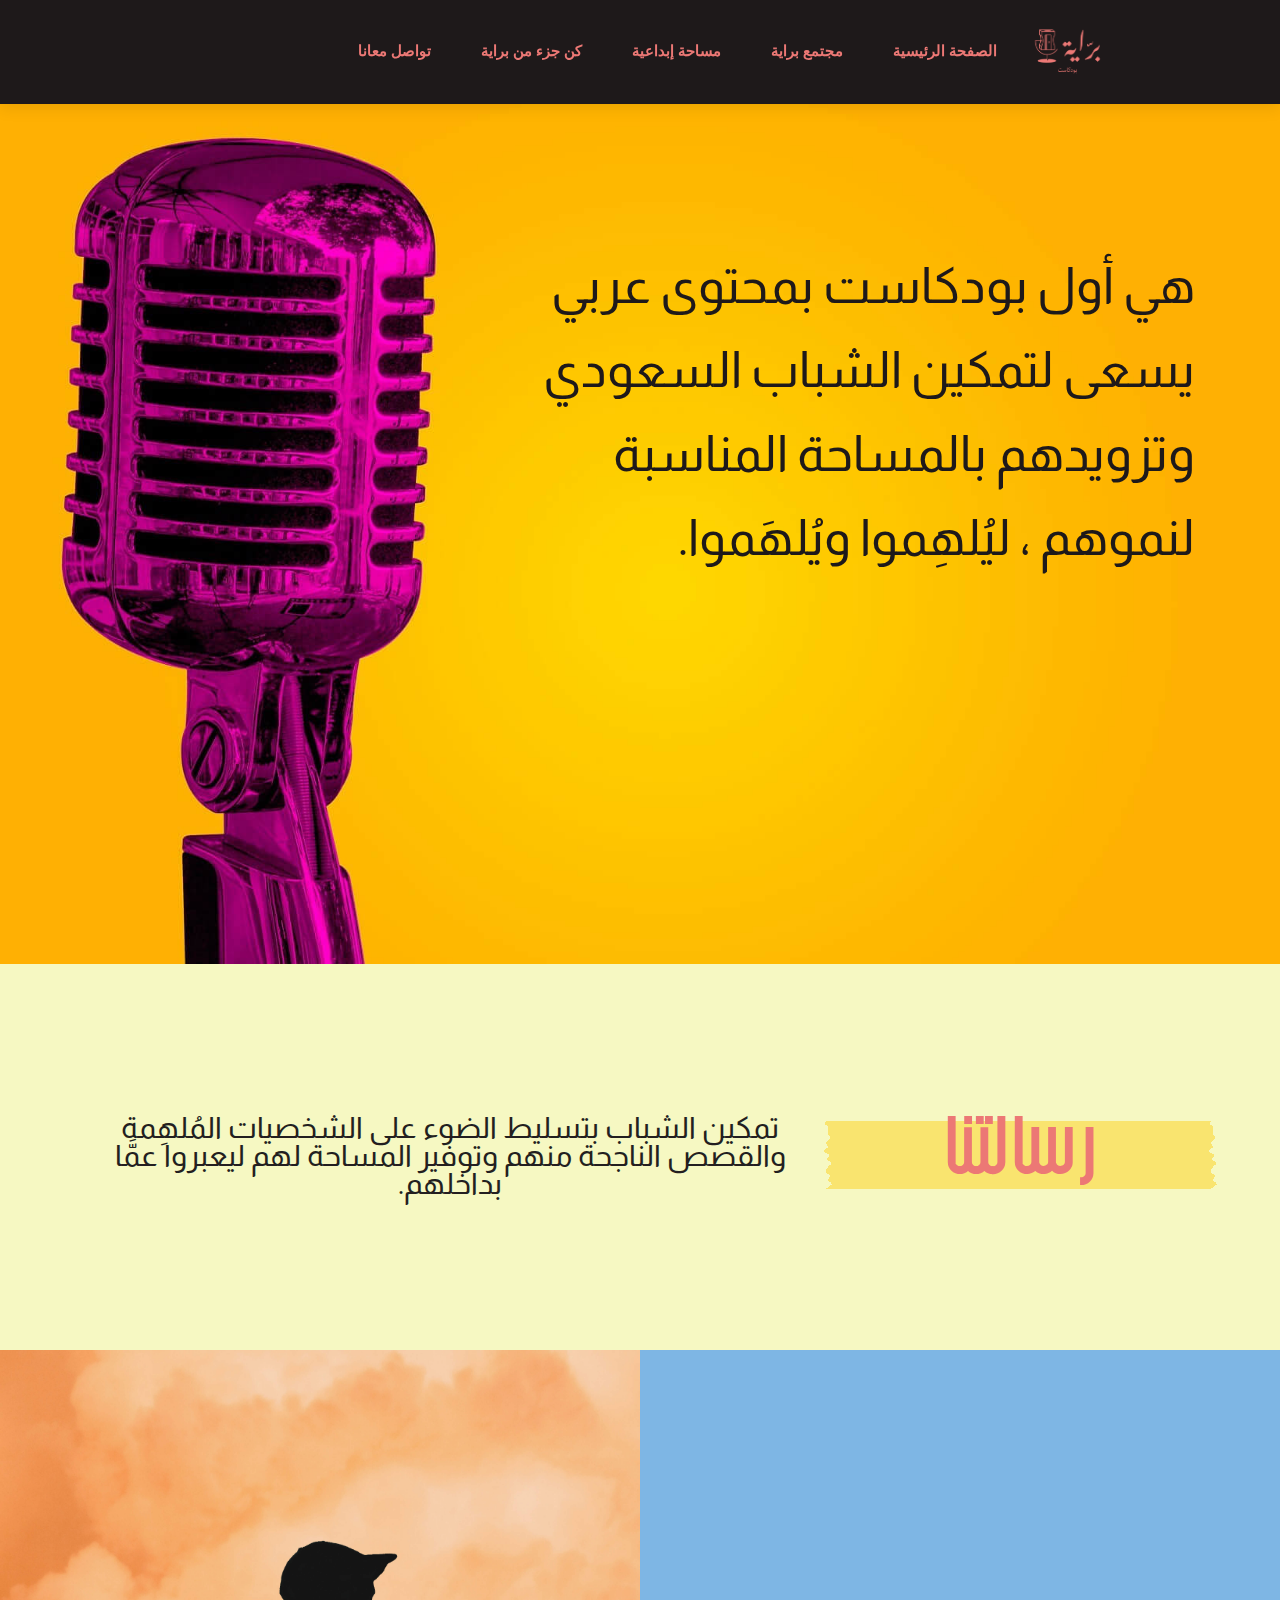
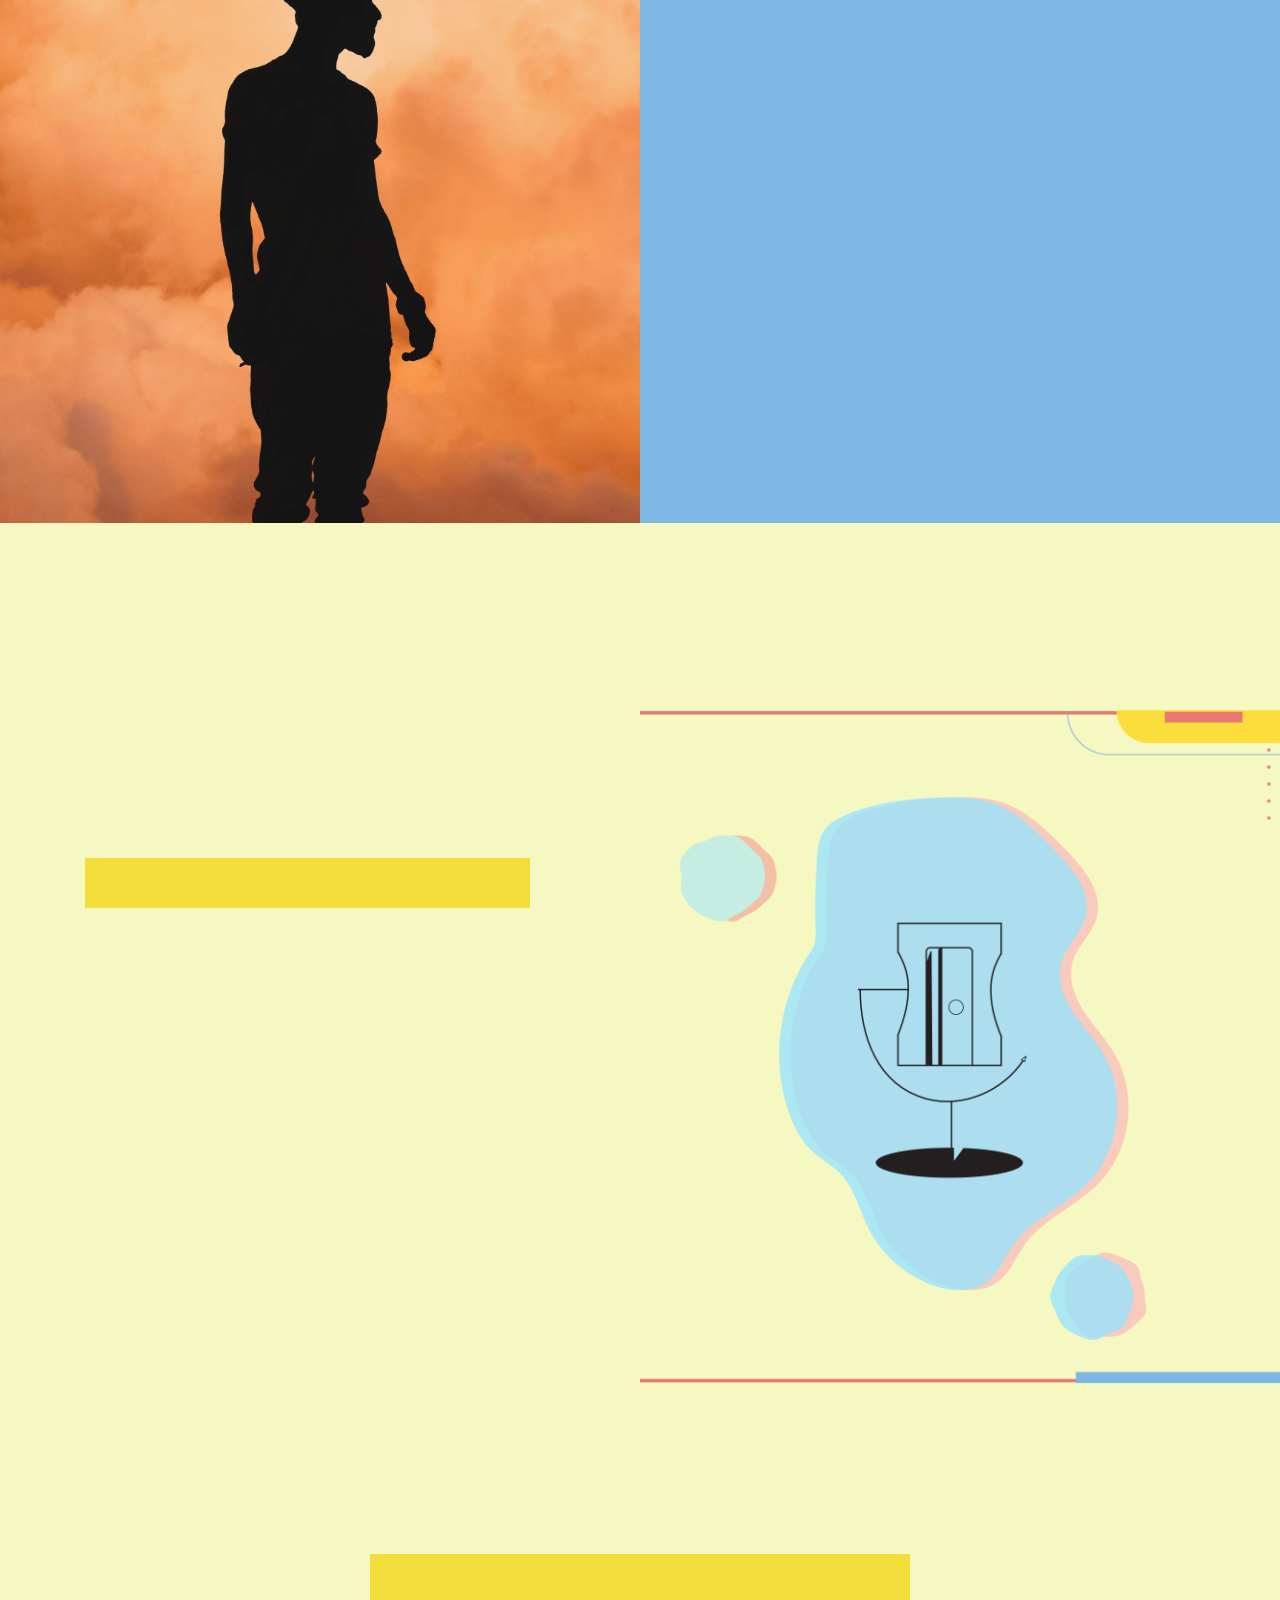
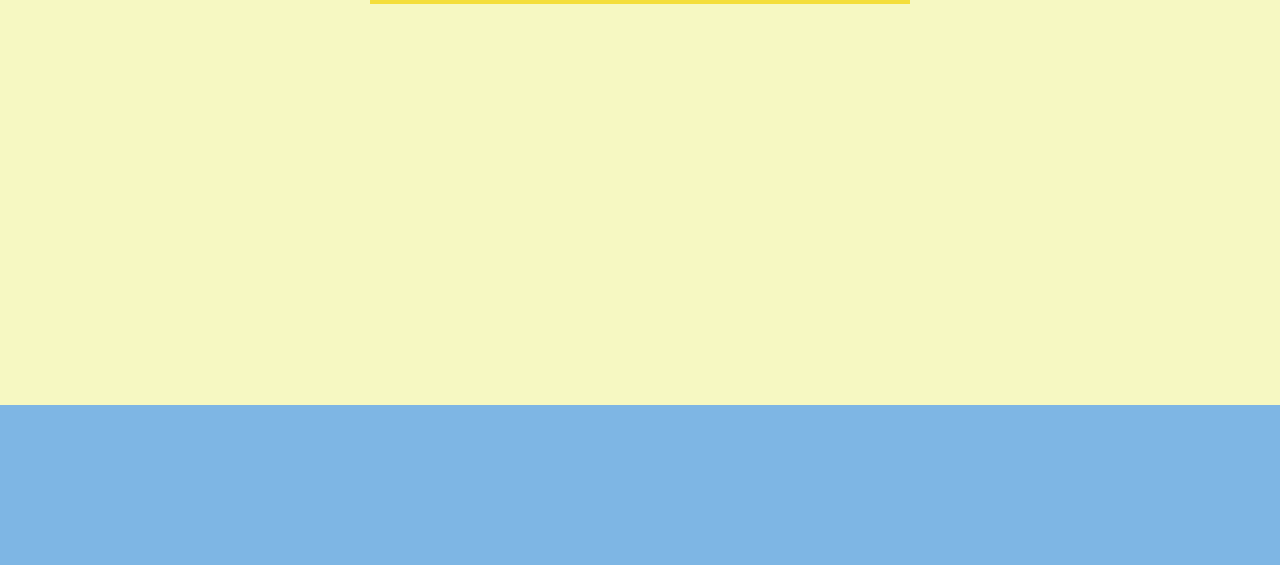
==== commit 401ab68b: "edit header icon logo" ====
--- a/index.html
+++ b/index.html
@@ -7,7 +7,7 @@
     <title>BarrayaPodcast</title>
     <meta name="description" content="">
     <meta name="viewport" content="width=device-width, initial-scale=1">
-    <link rel="icon" href="asset/logo-b.png">
+    <link rel="icon" href="asset/logo-p.png">
 
     <!-- <link rel="manifest" href="site.webmanifest"> -->
     <!-- Place favicon.ico in the root directory -->
@@ -38,13 +38,13 @@
     <!-- header-start -->
     <header>
         <div class="header-area ">
-            <div id="sticky-header" class="main-header-area">
+            <div class="main-header-area sticky">
                 <div class="container-fluid p-0">
                     <div class="row align-items-center no-gutters">
                         <div class="col-xl-2 col-lg-2">
                             <div class="logo-img">
                                 <a href="index.html">
-                                    <img src="asset/logo-w.png" alt="Barraya logo" width="50%">
+                                    <img src="asset/logo-p.png" alt="Barraya logo" width="50%">
                                 </a>
                             </div>
                         </div>
@@ -53,7 +53,7 @@
                                 <nav>
                                     <ul id="navigation">
                                         <li><a class="active" href="index.html">الصفحة الرئيسية</a></li>
-                                        <li><a href="#">مجتمع براية</a></li>
+                                        <li><a href="BarrayaCommunity.html">مجتمع براية</a></li>
                                         <li><a href="#">مساحة إبداعية</a></li>
                                         <li><a href="#">كن جزء من براية</a></li>
                                         <li><a href="#">تواصل معانا</a></li>
@@ -74,13 +74,13 @@
     <!-- header-end -->
 
     <!-- slider_area_start -->
-    <div class="slider_area">
+    <div class="slider_area" style=" margin-top:5%;">
         <div class="single_slider  d-flex align-items-center slider_bg_1 overlay">
             <div class="container">
                 <div class="row align-items-center justify-content-start">
                     <div class="col-lg-10 col-md-10">
                         <div class="slider_text">
-                            <h3 class="wow fadeInLeft" data-wow-duration="1s" data-wow-delay=".1s">
+                            <h3 class="wow fadeInLeft" data-wow-duration="1s" data-wow-delay=".1s" style="position: relative; top: -75px;">
                                 هي أول بودكاست بمحتوى عربي <br> يسعى لتمكين الشباب السعودي
                                 <br> وتزويدهم بالمساحة المناسبة <br> لنموهم ،
                                                                 ليُلهِموا ويُلهَموا.
@@ -170,7 +170,7 @@
                 <div class="col-lg-6"> 
                     <div class="section_title text-center mb-70 underline_text">
                         <span class="wow fadeInUp" data-wow-duration="1s" data-wow-delay=".1s" style="visibility: visible; animation-duration: 1s; animation-delay: 0.1s;"> ما هو مجتمع براية ؟</span>
-                        <h3 class="wow fadeInUp" data-wow-duration="1.2s" data-wow-delay=".2s" style="visibility: visible;animation-duration: 1.2s;animation-delay: 0.2s;font-size: 40px !important; font-weight: 300;"> 
+                        <h3 class="wow fadeInUp" data-wow-duration="1.2s" data-wow-delay=".2s" style="visibility: visible;animation-duration: 1.2s;animation-delay: 0.2s;font-size: 40px !important; font-weight: 300; font-family: 'Almarai', sans-serif; "> 
                             هو مجتمع متكامل من الشباب
                             <span id="text-shadow"> المُلهِمين والمُلهَمين. </span>
                         </h3>
--- a/css/style.css
+++ b/css/style.css
@@ -11,7 +11,7 @@
   font-family: "Muli", sans-serif;
   font-weight: normal;
   font-style: normal;
-  background-color: #f5f3d1;
+  background-color: #f6f8c2;
 }
 
 /* line 12, ../../Arafath/CL/December/233. Startup/HTML/scss/theme-default.scss */
@@ -662,13 +662,15 @@
   text-transform: capitalize;
   margin-bottom: 19px;
   display: block;
-  font-family: 'Almarai', sans-serif;
+  /* font-family: 'Almarai', sans-serif; */
+  font-family: 'Kacst Title';
   text-shadow: 2px 5px #f4de3c;
 }
 
 /* line 14, ../../Arafath/CL/December/233. Startup/HTML/scss/_section_title.scss */
 .section_title h3 {
   font-size: 70px !important;
+  font-family: 'Kacst Title';
   line-height: 52px;
   font-weight: 700;
   color: #d9746c;
@@ -1021,7 +1023,7 @@
 
 /* line 90, ../../Arafath/CL/December/233. Startup/HTML/scss/_header.scss */
 .header-area .main-header-area .main-menu ul li a:hover {
-  color: #EB7774;
+  color: #fff;
 }
 
 /* line 94, ../../Arafath/CL/December/233. Startup/HTML/scss/_header.scss */
@@ -1101,7 +1103,7 @@
   transition: transform 500ms ease, background 500ms ease;
   -webkit-transition: transform 500ms ease, background 500ms ease;
   box-shadow: 0px 3px 16px 0px rgba(0, 0, 0, 0.1);
-  background: #7eb6e4;
+  background: #1e191a;
 }
 
 /* line 165, ../../Arafath/CL/December/233. Startup/HTML/scss/_header.scss */
@@ -1111,7 +1113,7 @@
 
 /* line 169, ../../Arafath/CL/December/233. Startup/HTML/scss/_header.scss */
 .header-area .main-header-area.sticky .main-menu ul li a {
-  color: #fff;
+  color: #ec7875;
 }
 
 /* line 176, ../../Arafath/CL/December/233. Startup/HTML/scss/_header.scss */
@@ -1164,7 +1166,9 @@
 
 /* line 9, ../../Arafath/CL/December/233. Startup/HTML/scss/_slider.scss */
 .slider_area .single_slider {
-  position: relative;
+ 
+  /* position: relative;  */
+  position: initial;
   z-index: 0;
   height: 900px;
   background-size: cover;
@@ -1193,7 +1197,7 @@
 
 /* line 27, ../../Arafath/CL/December/233. Startup/HTML/scss/_slider.scss */
 .slider_area .single_slider .slider_text h3 {
-  color: #FFF;
+  color: #1e191a;
   font-family: 'Almarai', sans-serif;
   font-size: 50px;
   font-weight: 400;
@@ -1675,7 +1679,8 @@
 /* line 1, ../../Arafath/CL/December/233. Startup/HTML/scss/_about.scss */
 .about_area {
   /* background: #99e3ff; */
-  background: #ADDFF0;
+  /* background: #ADDFF0; */
+  background: #7eb6e4;
   position: relative;
 }
 
@@ -3534,7 +3539,7 @@
   top: 0;
   height: 100%;
   background-image: url(../asset/background-2.png);
-  background-size: contain;
+  background-size: cover;
   background-position: center center;
   -webkit-border-radius: 20px 0 0 20px;
   -moz-border-radius: 20px 0 0 20px;
@@ -3645,10 +3650,11 @@
 
 /* line 13, ../../Arafath/CL/December/233. Startup/HTML/scss/_mission.scss */
 .our_mission_area .mission_text h4 {
-  font-size: 50px;
+  font-size: 70px;
   color: #ec7875;
   font-weight: 700;
-  font-family: 'Almarai', sans-serif;
+  /* font-family: 'Almarai', sans-serif; */
+  font-family: 'Kacst Title';
 }
 
 /* line 21, ../../Arafath/CL/December/233. Startup/HTML/scss/_mission.scss */
@@ -6986,6 +6992,129 @@
 }
 
 #text-shadow{
-  text-shadow: 2px 7px #edc64c;
+  margin-top: 2%;
+  text-shadow: 2px 4px #edc64c;
   color: #d9746c;
-}+  font-family: 'Almarai', sans-serif;
+}
+
+.community_area{
+  direction: ltr;
+  margin-top: 160px;
+  margin-bottom: 160px;
+}
+
+.margin-bottom{
+  margin-bottom: 5%;
+}
+/* card custom */
+
+.card {
+  background: #fff;
+  border-radius: 4px;
+  box-shadow: 0px 14px 80px rgba(34, 35, 58, 0.5);
+  max-width: 500px;
+  display: flex;
+  flex-direction: row;
+  border-radius: 25px;
+  position: relative;
+  margin: 1%;
+  direction: rtl;
+  font-family: 'Almarai', sans-serif;
+}
+.card h2 span{
+  position: relative;
+  margin: 0;
+  padding: 0 1rem;
+  text-align: center;
+  color: #ec6f69;
+}
+.card-title-background::before{
+  position: absolute;
+  content: "";
+  height: 20px;
+  width: 60%;
+  background: #f4de3c;
+  bottom: 0;
+  left: 0;
+  top: 50px;
+}
+.card-title-background h2{
+  text-align: center;
+}
+.card .title {
+  padding: 1rem;
+  text-align: right;
+  color: green;
+  font-weight: bold;
+  font-size: 12px;
+}
+
+.card .desc {
+  padding: 0.5rem 1rem;
+  font-size: 12px;
+  text-align: center;
+}
+
+.card svg {
+  width: 85px;
+  height: 85px;
+  margin: 0 auto;
+}
+
+.img-avatar {
+  width: 80px;
+  height: 80px;
+  position: absolute;
+  border-radius: 50%;
+  border: 6px solid white;
+  background-image: linear-gradient(-60deg, #16a085 0%, #f4d03f 100%);
+  top: 15px;
+  left: 85px;
+}
+
+.card-text {
+  display: grid;
+  grid-template-columns: 1fr 2fr;
+}
+
+.title-total {
+  padding: 2.5em 1.5em 1.5em 1.5em;
+}
+
+path {
+  fill: white;
+}
+
+.img-portada {
+  width: 100%;
+}
+
+.portada {
+  width: 100%;
+  height: 100%;
+  border-top-right-radius: 20px;
+  border-bottom-right-radius: 20px;
+  /* background-image: url("https://m.media-amazon.com/images/S/aplus-media/vc/cab6b08a-dd8f-4534-b845-e33489e91240._CR75,0,300,300_PT0_SX300__.jpg"); */
+  background-position: bottom center;
+  background-size: cover;
+}
+
+.community_area .section_title span {
+    position: relative;
+    z-index: 3;
+    font-size: 70px;
+    font-weight: 700;
+    color: #4095b6;
+    text-transform: capitalize;
+    margin-bottom: 19px;
+    display: block;
+    font-family: 'Almarai', sans-serif;
+    text-shadow: 2px 5px #f4de3c;
+}
+@font-face { 
+  font-family: "Kacst Title";
+  src: url("../fonts/KacstTitle.ttf");
+}
+
+/* font-family: 'Kacst Title'; */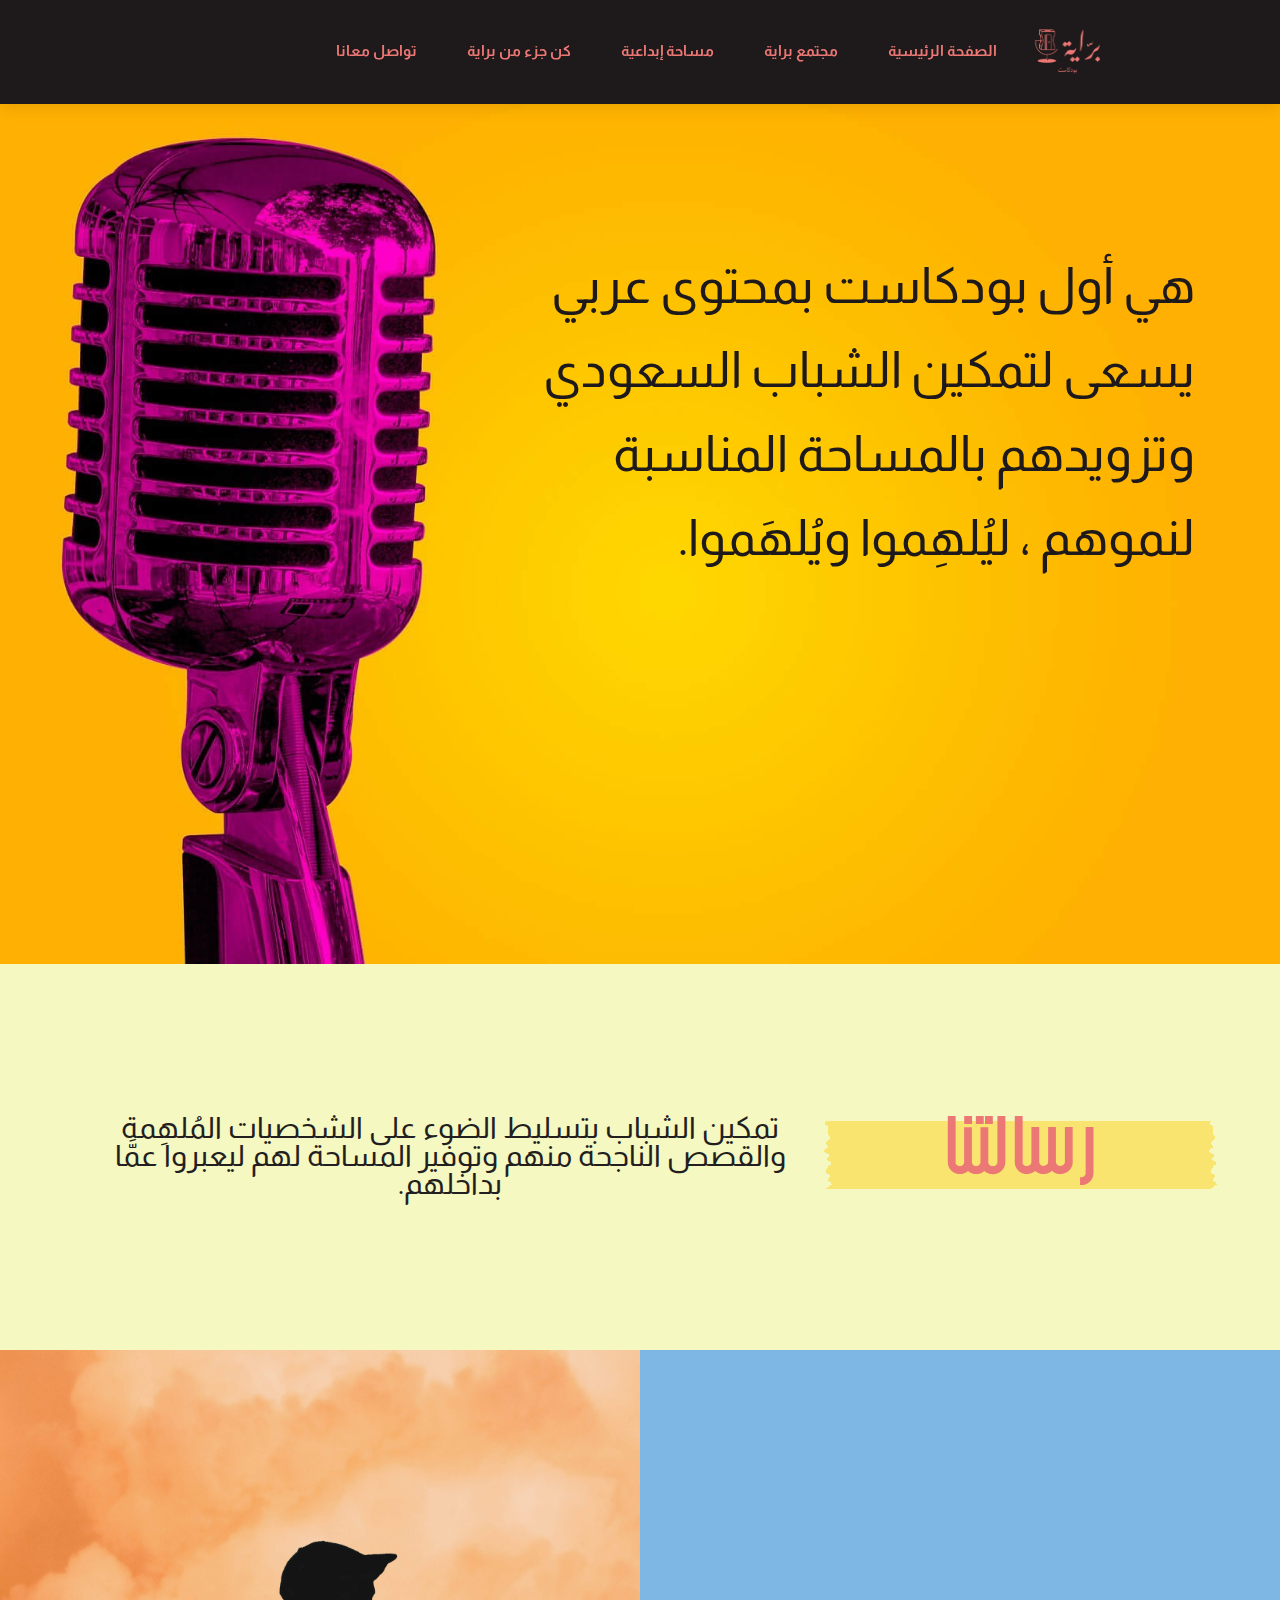
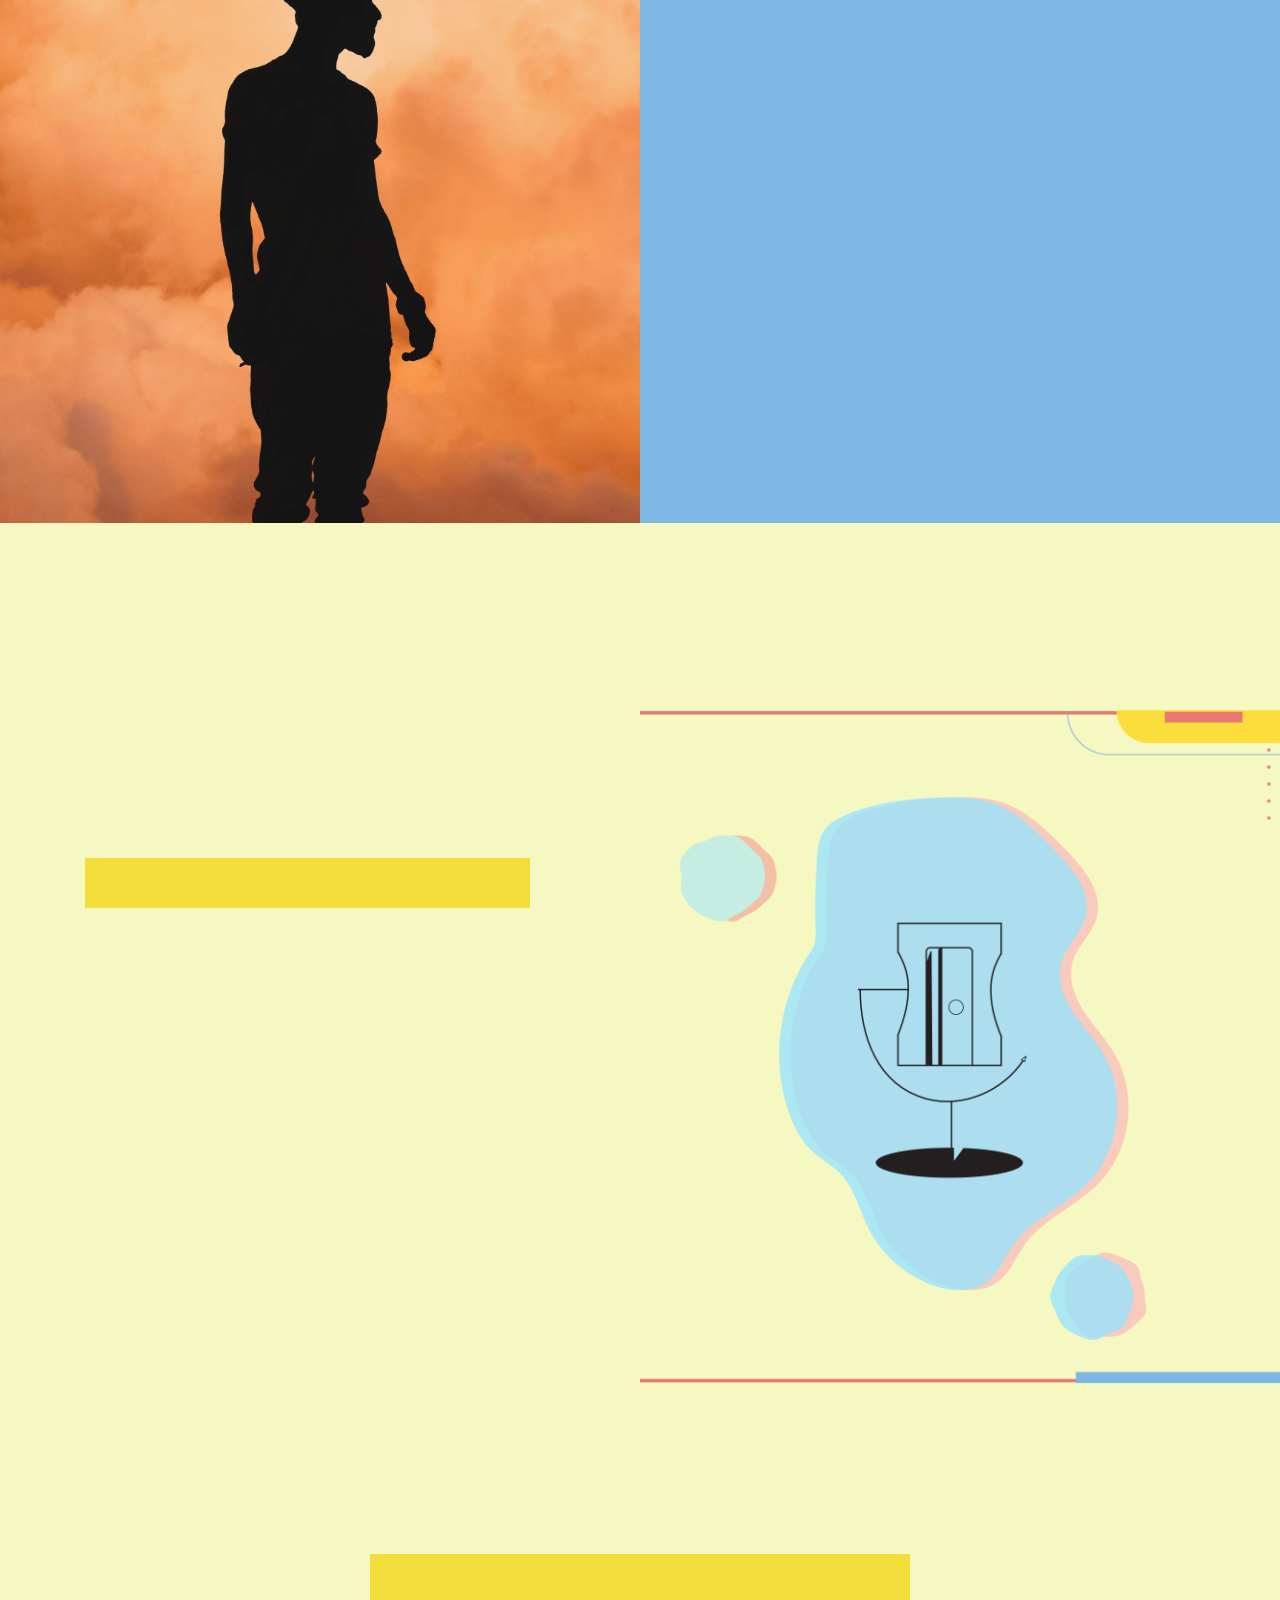
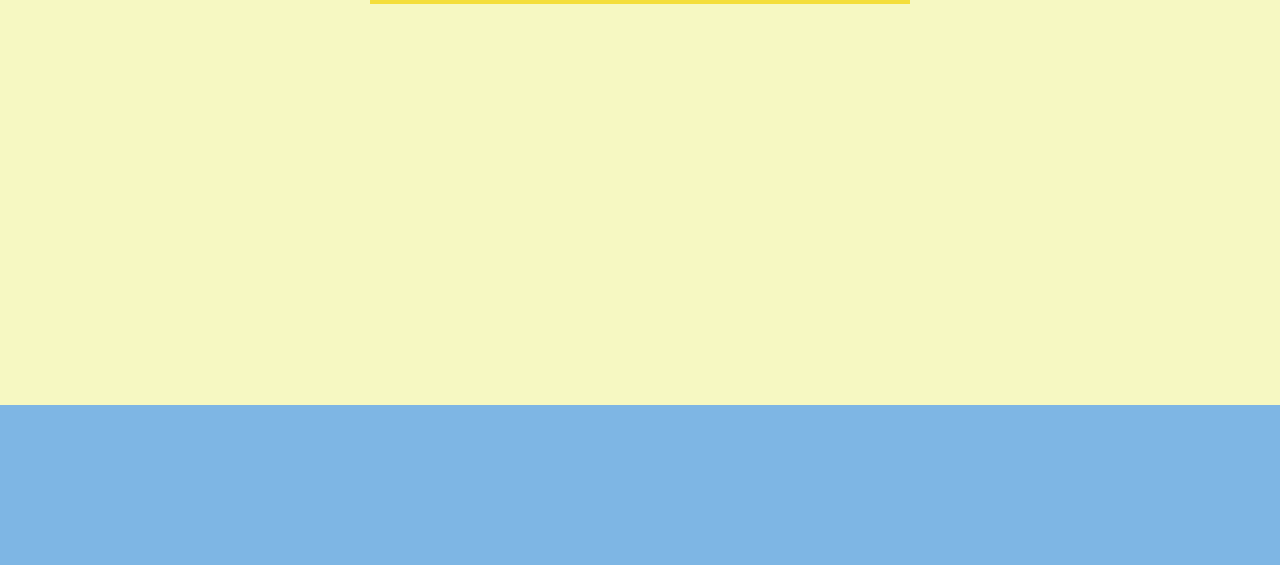
==== commit 9486bf95: "add ContactUs and BePartOFBarraya pages" ====
--- a/index.html
+++ b/index.html
@@ -55,8 +55,8 @@
                                         <li><a class="active" href="index.html">الصفحة الرئيسية</a></li>
                                         <li><a href="BarrayaCommunity.html">مجتمع براية</a></li>
                                         <li><a href="#">مساحة إبداعية</a></li>
-                                        <li><a href="#">كن جزء من براية</a></li>
-                                        <li><a href="#">تواصل معانا</a></li>
+                                        <li><a href="BePartOfBarraya.html">كن جزء من براية</a></li>
+                                        <li><a href="ContactUs.html">تواصل معانا</a></li>
 
                                     </ul>
                                 </nav>
--- a/css/style.css
+++ b/css/style.css
@@ -380,7 +380,7 @@
   color: #131313;
   display: inline-block;
   padding: 14px 44px;
-  font-family: "Muli", sans-serif;
+  font-family: 'Almarai', sans-serif;
   font-size: 16px;
   font-weight: 400;
   border: 0;
@@ -411,20 +411,20 @@
 /* line 28, ../../Arafath/CL/December/233. Startup/HTML/scss/_btn.scss */
 .boxed-btn3 {
   /* Permalink - use to edit and share this gradient: https://colorzilla.com/gradient-editor/#0181f5+0,5db2ff+100 */
-  background: #615CFD;
+  background: #ec7875;
   color: #fff;
   display: inline-block;
   padding: 12px 33px;
-  font-family: "Muli", sans-serif;
-  font-size: 16px;
-  font-weight: 500;
+  font-family: 'Almarai', sans-serif;
+  font-size: 20px;
+  font-weight: 700;
   border: 0;
   border: 1px solid transparent;
   -webkit-border-radius: 30px;
   -moz-border-radius: 30px;
   border-radius: 30px;
   text-align: center;
-  color: #fff !important;
+  /* color: #1e191a !important; */
   text-transform: capitalize;
   -webkit-transition: 0.5s;
   -moz-transition: 0.5s;
@@ -435,9 +435,10 @@
 
 /* line 45, ../../Arafath/CL/December/233. Startup/HTML/scss/_btn.scss */
 .boxed-btn3:hover {
-  border: 1px solid #615CFD;
-  color: #615CFD !important;
-  background: transparent;
+  border: 1px solid #ffbebc;
+  /* color: #ec7875 !important; */
+  color: #dc3545 !important;
+  background: #ffbebc;
 }
 
 /* line 50, ../../Arafath/CL/December/233. Startup/HTML/scss/_btn.scss */
@@ -978,7 +979,7 @@
   font-weight: 600;
   display: inline-block;
   padding: 40px 0;
-  font-family: "Muli", sans-serif;
+  font-family: 'Almarai', sans-serif;
   position: relative;
 }
 
@@ -3434,7 +3435,7 @@
 
 /* line 1, ../../Arafath/CL/December/233. Startup/HTML/scss/_getIn_tauch.scss */
 .get_in_tauch_area {
-  padding-top: 146px;
+  /* padding-top: 146px; */
   padding-bottom: 160px;
 }
 
@@ -3450,16 +3451,16 @@
 .get_in_tauch_area .touch_form .single_input input, .get_in_tauch_area .touch_form .single_input textarea {
   width: 100%;
   border: 1px solid #C9C9C9;
-  height: 50px;
+  height: 100%;
   -webkit-border-radius: 30px;
   -moz-border-radius: 30px;
   border-radius: 30px;
   padding: 20px 16px;
   margin-bottom: 25px;
-  font-family: 
-  font-size: 14px;
+  font-family: Almarai, sans-serif;
+  font-size: xx-small;
   color: #000;
-  font-weight: 400;
+  font-weight: 700;
 }
 
 /* line 21, ../../Arafath/CL/December/233. Startup/HTML/scss/_getIn_tauch.scss */
